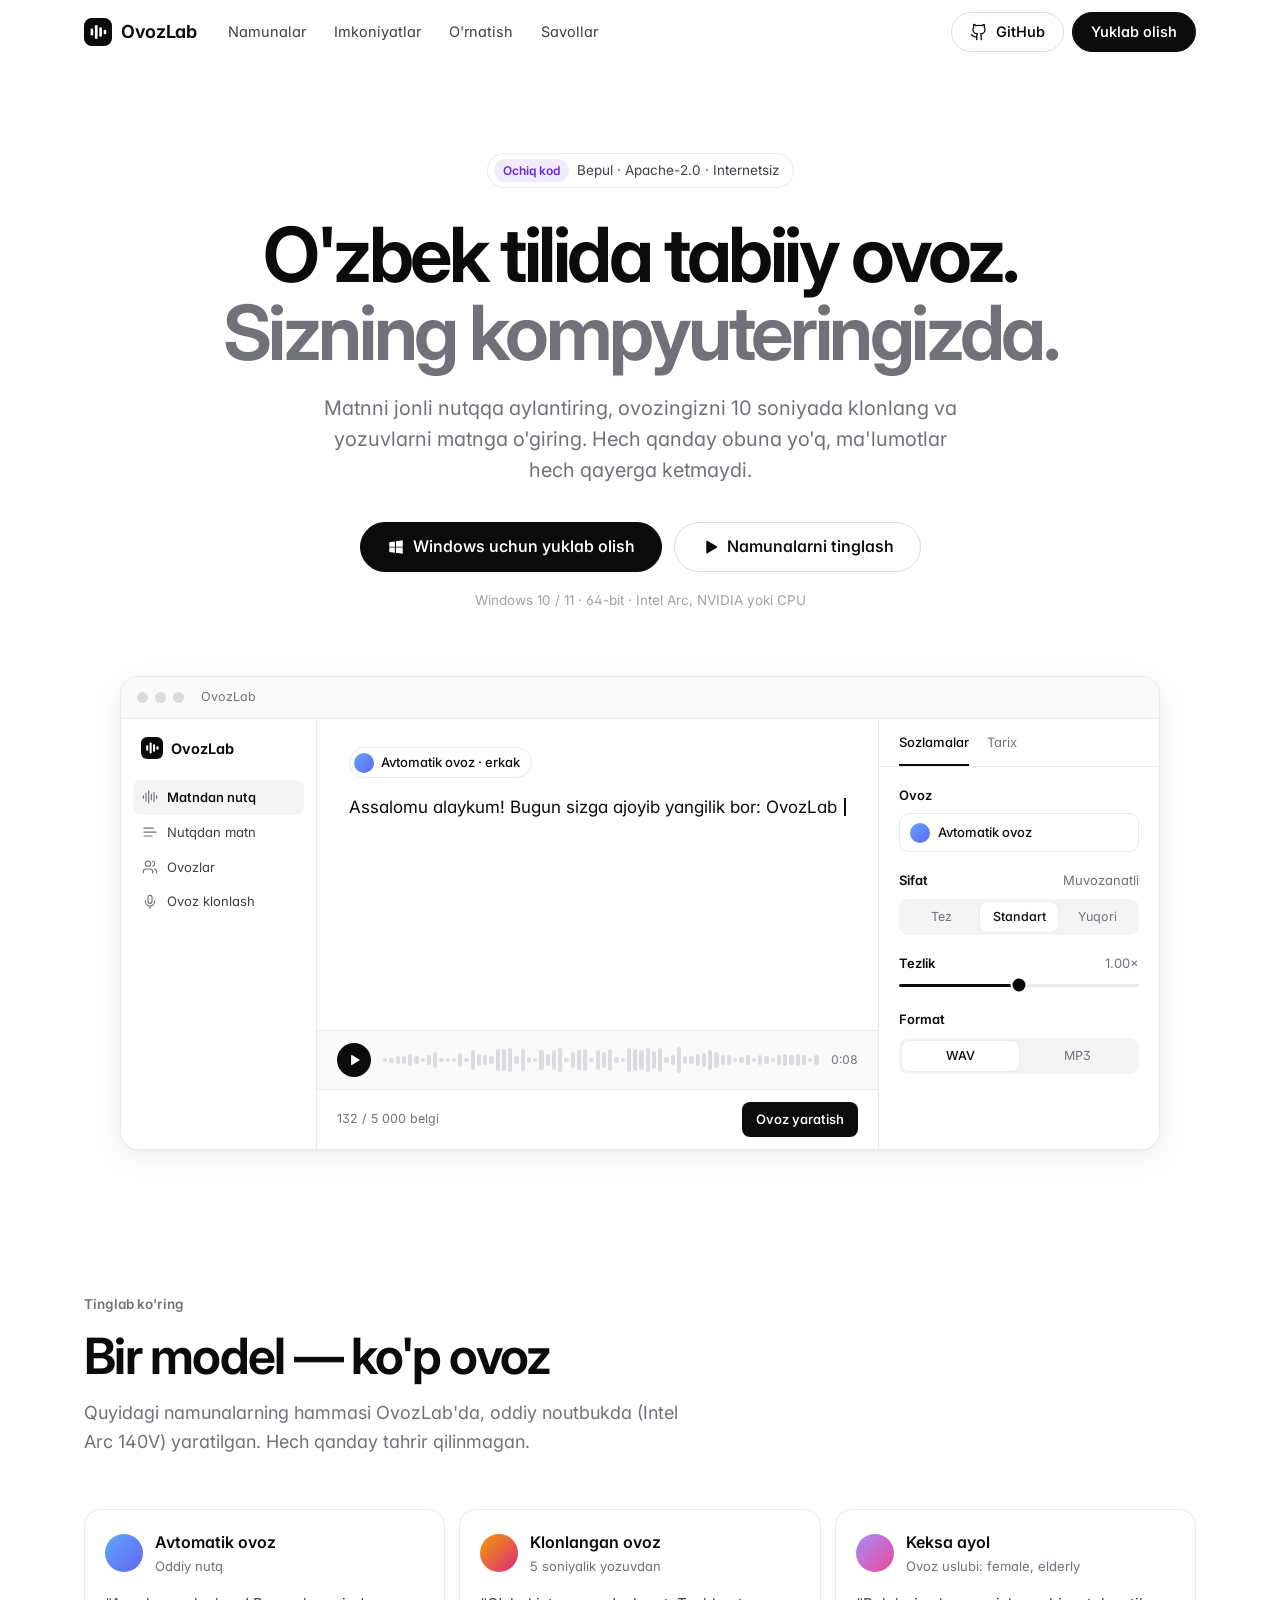
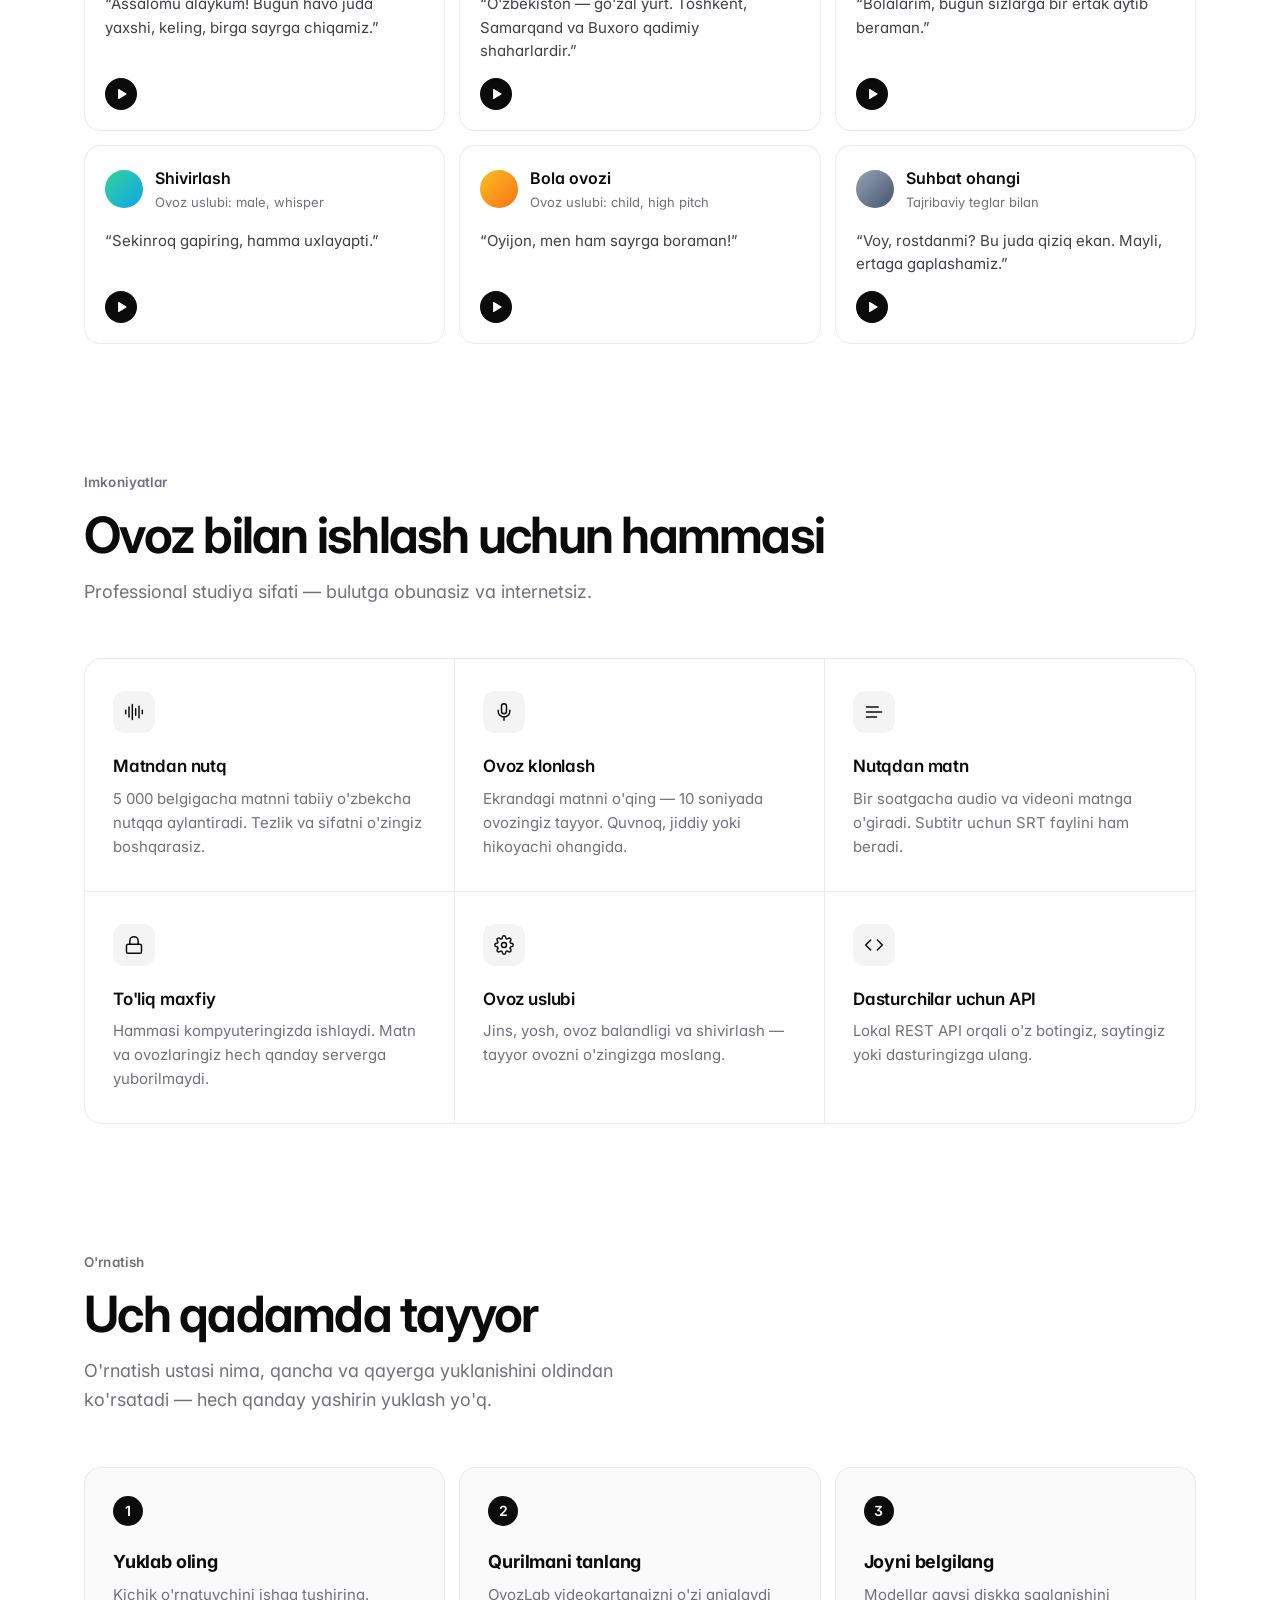
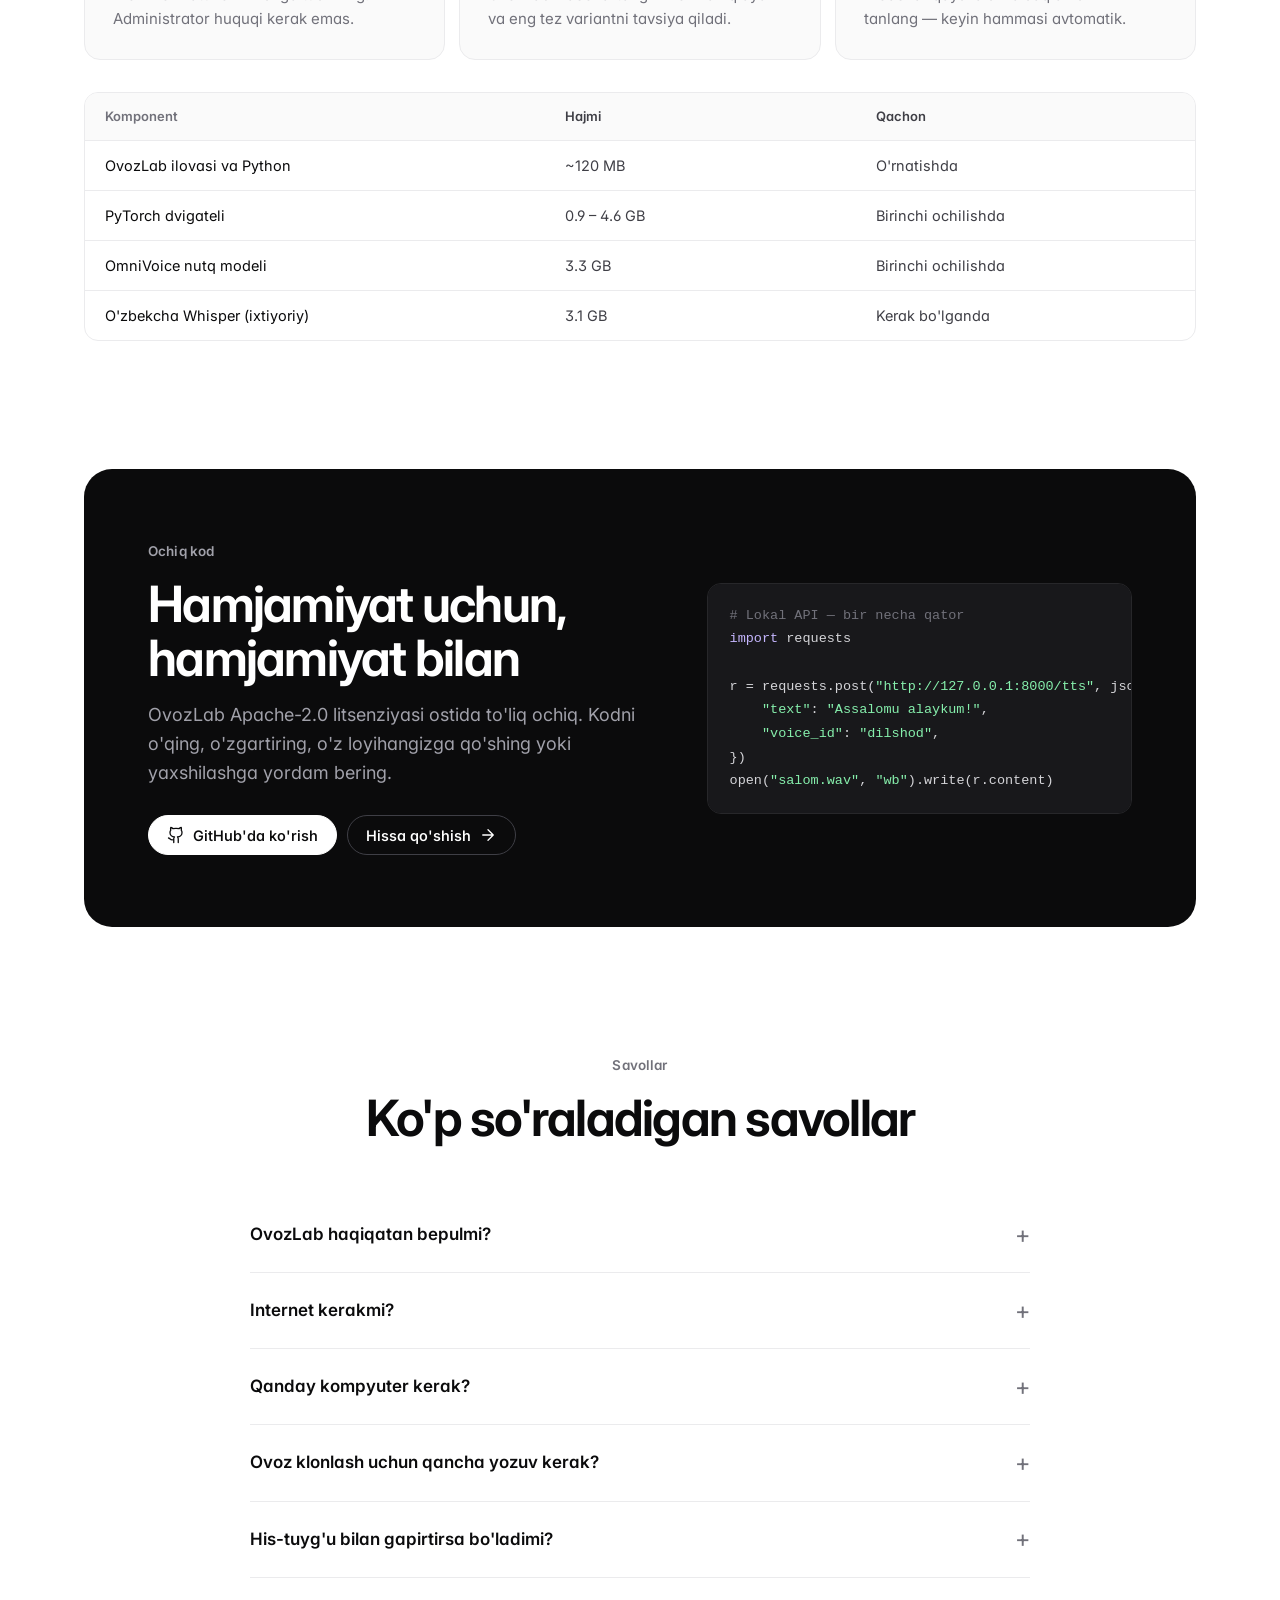
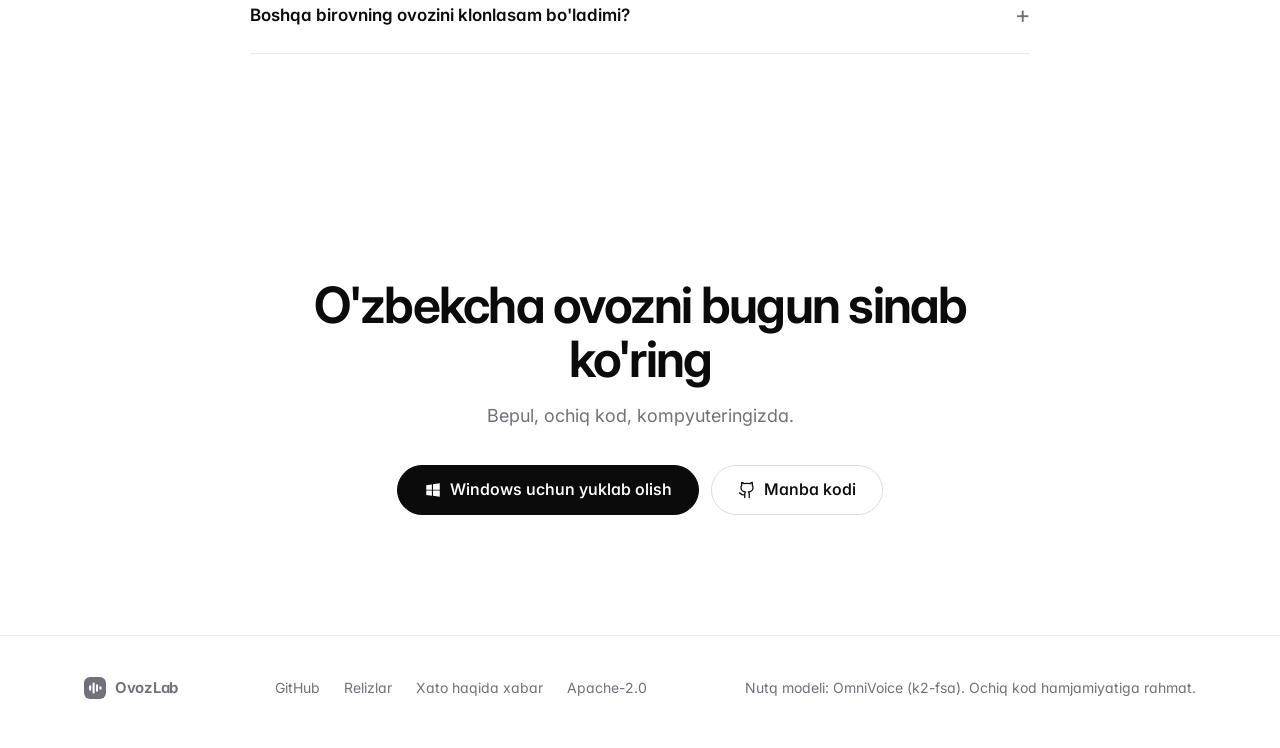
==== website/index.html @ 9954a6e2 "first commit" ====
<!doctype html>
<html lang="uz">
<head>
<meta charset="utf-8">
<meta name="viewport" content="width=device-width, initial-scale=1">
<title>OvozLab — o'zbek tilida tabiiy ovoz</title>
<meta name="description" content="OvozLab — o'zbek tili uchun ochiq kodli matndan nutq, ovoz klonlash va nutqdan matn dasturi. Bepul, internetsiz, kompyuteringizda ishlaydi.">
<meta property="og:title" content="OvozLab — o'zbek tilida tabiiy ovoz">
<meta property="og:description" content="Matndan nutq, ovoz klonlash va nutqdan matn. Ochiq kod, bepul, internetsiz.">
<meta property="og:image" content="assets/icon.png">
<link rel="icon" href="assets/logo.svg" type="image/svg+xml">
<link rel="preconnect" href="https://fonts.googleapis.com">
<link rel="preconnect" href="https://fonts.gstatic.com" crossorigin>
<link href="https://fonts.googleapis.com/css2?family=Inter:wght@400;500;600;700&display=swap" rel="stylesheet">
<style>
  :root {
    --bg: #ffffff; --bg-subtle: #fafafa; --surface: #f4f4f5; --border: #ebebed; --border-strong: #dcdce0;
    --text: #0b0b0c; --text-2: #3f3f46; --muted: #71717a; --faint: #a1a1aa;
    --primary: #0b0b0c; --primary-text: #fff; --accent-soft: #f1ebfe; --accent-text: #6d28d9;
    --shadow: 0 1px 2px rgba(0,0,0,.04), 0 8px 32px rgba(0,0,0,.07);
    --font: "Inter", system-ui, -apple-system, "Segoe UI", sans-serif;
  }
  @media (prefers-color-scheme: dark) {
    :root:not([data-theme="light"]) {
      --bg: #0b0b0d; --bg-subtle: #111114; --surface: #18181b; --border: #222226; --border-strong: #2f2f35;
      --text: #f4f4f5; --text-2: #d4d4d8; --muted: #a1a1aa; --faint: #71717a;
      --primary: #f4f4f5; --primary-text: #0b0b0c; --accent-soft: #241b3a; --accent-text: #c4b5fd;
      --shadow: 0 1px 2px rgba(0,0,0,.4), 0 8px 32px rgba(0,0,0,.5);
    }
  }
  :root[data-theme="dark"] {
    --bg: #0b0b0d; --bg-subtle: #111114; --surface: #18181b; --border: #222226; --border-strong: #2f2f35;
    --text: #f4f4f5; --text-2: #d4d4d8; --muted: #a1a1aa; --faint: #71717a;
    --primary: #f4f4f5; --primary-text: #0b0b0c; --accent-soft: #241b3a; --accent-text: #c4b5fd;
    --shadow: 0 1px 2px rgba(0,0,0,.4), 0 8px 32px rgba(0,0,0,.5);
  }
  * { box-sizing: border-box; }
  html { scroll-behavior: smooth; }
  body { margin: 0; background: var(--bg); color: var(--text); font: 16px/1.6 var(--font); -webkit-font-smoothing: antialiased; font-feature-settings: "cv11", "ss01"; }
  a { color: inherit; text-decoration: none; }
  img, svg { display: block; }
  .wrap { max-width: 1160px; margin: 0 auto; padding: 0 24px; }
  .icon { width: 20px; height: 20px; stroke: currentColor; fill: none; stroke-width: 1.75; stroke-linecap: round; stroke-linejoin: round; flex: none; }

  /* nav */
  header { position: sticky; top: 0; z-index: 50; background: color-mix(in srgb, var(--bg) 82%, transparent); backdrop-filter: saturate(1.4) blur(12px); border-bottom: 1px solid transparent; transition: border-color .2s; }
  header.scrolled { border-bottom-color: var(--border); }
  .nav { height: 64px; display: flex; align-items: center; gap: 32px; }
  .brand { display: flex; align-items: center; gap: 9px; font-weight: 650; font-size: 18px; letter-spacing: -0.02em; }
  .brand svg { width: 28px; height: 28px; }
  .nav-links { display: flex; gap: 28px; font-size: 14.5px; color: var(--text-2); }
  .nav-links a:hover { color: var(--text); }
  .nav-cta { margin-left: auto; display: flex; gap: 8px; }
  .btn { display: inline-flex; align-items: center; justify-content: center; gap: 8px; height: 40px; padding: 0 18px; border-radius: 999px; font-weight: 550; font-size: 14.5px; border: 1px solid var(--border-strong); background: var(--bg); color: var(--text); white-space: nowrap; transition: opacity .15s, background .15s; cursor: pointer; }
  .btn:hover { background: var(--surface); }
  .btn.primary { background: var(--primary); color: var(--primary-text); border-color: var(--primary); }
  .btn.primary:hover { opacity: .86; }
  .btn.lg { height: 50px; padding: 0 26px; font-size: 16px; }
  .btn .icon { width: 18px; height: 18px; }

  /* hero */
  .hero { text-align: center; padding: 88px 0 40px; }
  .pill { display: inline-flex; align-items: center; gap: 8px; border: 1px solid var(--border); border-radius: 999px; padding: 5px 14px 5px 6px; font-size: 13.5px; color: var(--text-2); margin-bottom: 28px; background: var(--bg); }
  .pill b { background: var(--accent-soft); color: var(--accent-text); font-weight: 600; font-size: 12px; padding: 2px 9px; border-radius: 999px; }
  h1 { font-size: clamp(40px, 6.4vw, 76px); line-height: 1.02; letter-spacing: -0.045em; font-weight: 650; margin: 0 auto 22px; max-width: 900px; }
  h1 span { color: var(--muted); }
  .lead { font-size: clamp(17px, 2vw, 20px); color: var(--muted); max-width: 640px; margin: 0 auto 36px; line-height: 1.55; }
  .hero-cta { display: flex; gap: 12px; justify-content: center; flex-wrap: wrap; }
  .hero-meta { margin-top: 18px; font-size: 13.5px; color: var(--faint); }

  /* product preview */
  .preview { margin: 64px auto 0; max-width: 1040px; border: 1px solid var(--border); border-radius: 18px; background: var(--bg); box-shadow: var(--shadow); overflow: hidden; text-align: left; }
  .pv-bar { height: 42px; display: flex; align-items: center; gap: 7px; padding: 0 16px; border-bottom: 1px solid var(--border); background: var(--bg-subtle); }
  .pv-bar i { width: 11px; height: 11px; border-radius: 50%; background: var(--border-strong); }
  .pv-bar span { margin-left: 10px; font-size: 12.5px; color: var(--muted); }
  .pv { display: grid; grid-template-columns: 196px 1fr 280px; min-height: 430px; }
  .pv-side { border-right: 1px solid var(--border); padding: 18px 12px; font-size: 13px; }
  .pv-side .b { display: flex; align-items: center; gap: 8px; font-weight: 650; margin: 0 8px 20px; font-size: 14.5px; }
  .pv-side .b svg { width: 22px; height: 22px; }
  .pv-side .it { display: flex; align-items: center; gap: 9px; padding: 7px 9px; border-radius: 8px; color: var(--text-2); }
  .pv-side .it.on { background: var(--surface); color: var(--text); font-weight: 550; }
  .pv-side .it .icon { width: 16px; height: 16px; color: var(--muted); }
  .pv-main { display: flex; flex-direction: column; border-right: 1px solid var(--border); }
  .pv-editor { flex: 1; padding: 28px 32px; font-size: 17px; line-height: 1.8; color: var(--text); }
  .chip { display: inline-flex; align-items: center; gap: 7px; border: 1px solid var(--border); border-radius: 999px; padding: 3px 11px 3px 4px; font-size: 13px; font-weight: 500; margin-bottom: 14px; }
  .av { width: 20px; height: 20px; border-radius: 50%; background: linear-gradient(135deg, #f59e0b, #db2777); }
  mark { background: var(--accent-soft); color: var(--accent-text); border-radius: 5px; padding: 1px 5px; font-size: .92em; }
  .typed::after { content: ""; display: inline-block; width: 2px; height: 1.1em; background: var(--text); margin-left: 2px; vertical-align: -3px; animation: blink 1s steps(1) infinite; }
  @keyframes blink { 50% { opacity: 0; } }
  .pv-player { display: flex; align-items: center; gap: 12px; padding: 12px 20px; border-top: 1px solid var(--border); background: var(--bg-subtle); }
  .pv-play { width: 34px; height: 34px; border-radius: 50%; background: var(--primary); display: grid; place-items: center; flex: none; border: 0; cursor: pointer; color: var(--primary-text); }
  .pv-play svg { width: 14px; height: 14px; fill: currentColor; }
  .bars { flex: 1; display: flex; align-items: center; gap: 2px; height: 30px; }
  .bars i { flex: 1; background: var(--border-strong); border-radius: 2px; transition: background .1s; }
  .bars i.on { background: var(--text); }
  .pv-foot { display: flex; justify-content: space-between; align-items: center; padding: 12px 20px; border-top: 1px solid var(--border); font-size: 12.5px; color: var(--muted); }
  .pv-gen { background: var(--primary); color: var(--primary-text); border-radius: 8px; padding: 7px 14px; font-weight: 550; font-size: 13px; }
  .pv-set { padding: 18px 20px; font-size: 13px; }
  .pv-set .tabs { display: flex; gap: 18px; border-bottom: 1px solid var(--border); margin: -18px -20px 18px; padding: 0 20px; }
  .pv-set .tabs span { padding: 13px 0 11px; color: var(--muted); }
  .pv-set .tabs span.on { color: var(--text); border-bottom: 2px solid var(--text); font-weight: 500; }
  .pv-set .l { font-weight: 600; margin-bottom: 8px; display: flex; justify-content: space-between; }
  .pv-set .l em { font-style: normal; color: var(--muted); font-weight: 400; }
  .pv-set .box { border: 1px solid var(--border); border-radius: 10px; padding: 8px 10px; display: flex; align-items: center; gap: 8px; margin-bottom: 18px; font-weight: 500; }
  .seg { display: grid; grid-template-columns: repeat(3, 1fr); background: var(--surface); border-radius: 9px; padding: 3px; margin-bottom: 18px; }
  .seg span { text-align: center; padding: 5px 0; border-radius: 7px; color: var(--muted); font-size: 12.5px; }
  .seg span.on { background: var(--bg); color: var(--text); box-shadow: 0 0 0 1px var(--border); font-weight: 500; }
  .slider { height: 3px; border-radius: 3px; background: linear-gradient(to right, var(--text) 50%, var(--border) 50%); position: relative; margin: 10px 0 22px; }
  .slider::after { content: ""; position: absolute; left: 50%; top: 50%; width: 13px; height: 13px; border-radius: 50%; background: var(--text); transform: translate(-50%, -50%); box-shadow: 0 0 0 2px var(--bg); }

  /* sections */
  section { padding: 104px 0; }
  .eyebrow { font-size: 13.5px; font-weight: 600; color: var(--muted); letter-spacing: .01em; margin-bottom: 14px; }
  h2 { font-size: clamp(32px, 4.2vw, 50px); line-height: 1.08; letter-spacing: -0.035em; font-weight: 650; margin: 0 0 16px; }
  .sec-lead { font-size: 18px; color: var(--muted); max-width: 600px; margin: 0; }
  .sec-head { margin-bottom: 52px; }
  .sec-head.center { text-align: center; } .sec-head.center .sec-lead { margin: 0 auto; }

  /* demos */
  .demos { display: grid; grid-template-columns: repeat(3, 1fr); gap: 14px; }
  .demo { border: 1px solid var(--border); border-radius: 16px; padding: 20px; display: flex; flex-direction: column; gap: 16px; background: var(--bg); cursor: pointer; transition: border-color .15s, box-shadow .15s; text-align: left; font: inherit; color: inherit; }
  .demo:hover { border-color: var(--border-strong); box-shadow: var(--shadow); }
  .demo.playing { border-color: var(--text); }
  .demo .top { display: flex; align-items: center; gap: 12px; }
  .demo .av { width: 38px; height: 38px; }
  .demo .n { font-weight: 600; }
  .demo .s { font-size: 13px; color: var(--muted); }
  .demo .q { font-size: 15px; color: var(--text-2); line-height: 1.55; flex: 1; }
  .demo .row { display: flex; align-items: center; gap: 12px; }
  .demo .pv-play { width: 32px; height: 32px; }
  .demo .bars { height: 26px; }

  /* features */
  .features { display: grid; grid-template-columns: repeat(3, 1fr); border: 1px solid var(--border); border-radius: 18px; overflow: hidden; }
  .feat { padding: 32px 28px; border-right: 1px solid var(--border); border-bottom: 1px solid var(--border); }
  .feat:nth-child(3n) { border-right: 0; }
  .feat:nth-last-child(-n+3) { border-bottom: 0; }
  .feat .ic { width: 42px; height: 42px; border-radius: 12px; background: var(--surface); display: grid; place-items: center; margin-bottom: 20px; }
  .feat h3 { font-size: 17px; margin: 0 0 6px; font-weight: 600; letter-spacing: -0.01em; }
  .feat p { margin: 0; color: var(--muted); font-size: 15px; }

  /* steps */
  .steps { display: grid; grid-template-columns: repeat(3, 1fr); gap: 14px; counter-reset: s; }
  .step { border: 1px solid var(--border); border-radius: 16px; padding: 28px; background: var(--bg-subtle); }
  .step .num { width: 30px; height: 30px; border-radius: 50%; background: var(--primary); color: var(--primary-text); display: grid; place-items: center; font-size: 14px; font-weight: 600; margin-bottom: 22px; }
  .step h3 { margin: 0 0 6px; font-size: 18px; letter-spacing: -0.01em; }
  .step p { margin: 0; color: var(--muted); font-size: 15px; }
  .table { margin-top: 32px; border: 1px solid var(--border); border-radius: 14px; overflow: hidden; font-size: 14.5px; }
  .tr { display: grid; grid-template-columns: 1.5fr 1fr 1fr; padding: 13px 20px; border-top: 1px solid var(--border); gap: 12px; }
  .tr:first-child { border-top: 0; background: var(--bg-subtle); font-weight: 600; font-size: 13px; color: var(--muted); }
  .tr span:not(:first-child) { color: var(--text-2); }

  /* dark band */
  .band { background: #0b0b0c; color: #f4f4f5; border-radius: 28px; padding: 72px 64px; display: grid; grid-template-columns: 1.2fr 1fr; gap: 48px; align-items: center; }
  .band h2 { color: #fff; }
  .band .sec-lead { color: #a1a1aa; }
  .band .btn { background: #fff; color: #0b0b0c; border-color: #fff; }
  .band .btn.ghost { background: transparent; color: #fff; border-color: #3f3f46; }
  .code { background: #18181b; border: 1px solid #27272a; border-radius: 14px; padding: 20px 22px; font: 13.5px/1.75 ui-monospace, "Cascadia Code", Consolas, monospace; color: #d4d4d8; overflow-x: auto; white-space: pre; }
  .code .c { color: #71717a; } .code .k { color: #c4b5fd; } .code .s { color: #86efac; }

  /* faq */
  .faq { max-width: 780px; margin: 0 auto; }
  details { border-bottom: 1px solid var(--border); padding: 4px 0; }
  summary { list-style: none; cursor: pointer; padding: 20px 0; font-weight: 600; font-size: 17px; display: flex; justify-content: space-between; gap: 16px; align-items: center; }
  summary::-webkit-details-marker { display: none; }
  summary::after { content: "+"; font-weight: 400; font-size: 24px; color: var(--muted); line-height: 1; transition: transform .2s; }
  details[open] summary::after { transform: rotate(45deg); }
  details p { margin: 0 0 22px; color: var(--muted); font-size: 15.5px; }

  /* cta + footer */
  .final { text-align: center; padding: 120px 0; }
  .final h2 { max-width: 760px; margin: 0 auto 16px; }
  .final .sec-lead { margin: 0 auto 34px; }
  footer { border-top: 1px solid var(--border); padding: 40px 0 48px; font-size: 14px; color: var(--muted); }
  .foot { display: flex; justify-content: space-between; gap: 24px; flex-wrap: wrap; align-items: center; }
  .foot .links { display: flex; gap: 24px; flex-wrap: wrap; }
  .foot a:hover { color: var(--text); }

  .reveal { opacity: 0; transform: translateY(16px); transition: opacity .7s ease, transform .7s ease; }
  .reveal.in { opacity: 1; transform: none; }
  @media (prefers-reduced-motion: reduce) { .reveal { opacity: 1; transform: none; transition: none; } html { scroll-behavior: auto; } }

  @media (max-width: 960px) {
    .nav-links { display: none; }
    .pv { grid-template-columns: 1fr; }
    .pv-side, .pv-set { display: none; }
    .pv-main { border-right: 0; }
    .demos, .features, .steps { grid-template-columns: 1fr; }
    .feat { border-right: 0 !important; border-bottom: 1px solid var(--border) !important; }
    .feat:last-child { border-bottom: 0 !important; }
    .band { grid-template-columns: 1fr; padding: 44px 28px; }
    section { padding: 72px 0; }
  }
  @media (max-width: 560px) {
    .wrap { padding: 0 16px; }
    .nav-cta .btn:not(.primary) { display: none; }
    .hero { padding-top: 56px; }
    .pv-editor { padding: 22px; font-size: 16px; }
    .tr { grid-template-columns: 1fr 1fr; } .tr span:last-child { display: none; }
  }
</style>
</head>
<body>

<svg width="0" height="0" style="position:absolute" aria-hidden="true">
  <symbol id="logo" viewBox="0 0 32 32"><rect width="32" height="32" rx="9" fill="currentColor"/><g fill="var(--bg)"><rect x="7.5" y="12" width="3" height="8" rx="1.5"/><rect x="12.5" y="8" width="3" height="16" rx="1.5"/><rect x="17.5" y="10.5" width="3" height="11" rx="1.5"/><rect x="22.5" y="13.5" width="3" height="5" rx="1.5"/></g></symbol>
  <symbol id="i-win" viewBox="0 0 24 24"><path d="M3 5.5 10.5 4.5v7H3zM12 4.3 21 3v8.5h-9zM3 12.5h7.5v7L3 18.5zM12 12.5h9V21l-9-1.3z" fill="currentColor" stroke="none"/></symbol>
  <symbol id="i-github" viewBox="0 0 24 24"><path d="M15 22v-4a4.8 4.8 0 0 0-1-3.5c3 0 6-2 6-5.5.08-1.25-.27-2.48-1-3.5.28-1.15.28-2.35 0-3.5 0 0-1 0-3 1.5-2.64-.5-5.36-.5-8 0C6 2 5 2 5 2c-.3 1.15-.3 2.35 0 3.5A5.4 5.4 0 0 0 4 9c0 3.5 3 5.5 6 5.5-.39.49-.68 1.05-.85 1.65S8.93 17.38 9 18v4M9 18c-4.51 2-5-2-7-2"/></symbol>
  <symbol id="i-play" viewBox="0 0 24 24"><path d="M7 4.5v15a1 1 0 0 0 1.5.86l12.5-7.5a1 1 0 0 0 0-1.72L8.5 3.64A1 1 0 0 0 7 4.5z"/></symbol>
  <symbol id="i-pause" viewBox="0 0 24 24"><rect x="6" y="4" width="4" height="16" rx="1.2"/><rect x="14" y="4" width="4" height="16" rx="1.2"/></symbol>
  <symbol id="i-wave" viewBox="0 0 24 24"><path d="M2 10v4M6 6v12M10 3v18M14 8v8M18 5v14M22 10v4"/></symbol>
  <symbol id="i-mic" viewBox="0 0 24 24"><rect x="9" y="2" width="6" height="12" rx="3"/><path d="M19 10v1a7 7 0 0 1-14 0v-1M12 18v4"/></symbol>
  <symbol id="i-text" viewBox="0 0 24 24"><path d="M17 6.1H3M21 12.1H3M15.1 18H3"/></symbol>
  <symbol id="i-users" viewBox="0 0 24 24"><path d="M16 21v-2a4 4 0 0 0-4-4H6a4 4 0 0 0-4 4v2"/><circle cx="9" cy="7" r="4"/><path d="M22 21v-2a4 4 0 0 0-3-3.87M16 3.13a4 4 0 0 1 0 7.75"/></symbol>
  <symbol id="i-lock" viewBox="0 0 24 24"><rect x="3" y="11" width="18" height="11" rx="2"/><path d="M7 11V7a5 5 0 0 1 10 0v4"/></symbol>
  <symbol id="i-code" viewBox="0 0 24 24"><path d="m16 18 6-6-6-6M8 6l-6 6 6 6"/></symbol>
  <symbol id="i-heart" viewBox="0 0 24 24"><path d="M19 14c1.49-1.46 3-3.21 3-5.5A5.5 5.5 0 0 0 16.5 3c-1.76 0-3 .5-4.5 2-1.5-1.5-2.74-2-4.5-2A5.5 5.5 0 0 0 2 8.5c0 2.3 1.5 4.05 3 5.5l7 7Z"/></symbol>
  <symbol id="i-settings" viewBox="0 0 24 24"><circle cx="12" cy="12" r="3"/><path d="M19.4 15a1.65 1.65 0 0 0 .33 1.82l.06.06a2 2 0 1 1-2.83 2.83l-.06-.06a1.65 1.65 0 0 0-1.82-.33 1.65 1.65 0 0 0-1 1.51V21a2 2 0 1 1-4 0v-.09A1.65 1.65 0 0 0 9 19.4a1.65 1.65 0 0 0-1.82.33l-.06.06a2 2 0 1 1-2.83-2.83l.06-.06A1.65 1.65 0 0 0 4.68 15a1.65 1.65 0 0 0-1.51-1H3a2 2 0 1 1 0-4h.09A1.65 1.65 0 0 0 4.6 9a1.65 1.65 0 0 0-.33-1.82l-.06-.06a2 2 0 1 1 2.83-2.83l.06.06A1.65 1.65 0 0 0 9 4.68a1.65 1.65 0 0 0 1-1.51V3a2 2 0 1 1 4 0v.09a1.65 1.65 0 0 0 1 1.51 1.65 1.65 0 0 0 1.82-.33l.06-.06a2 2 0 1 1 2.83 2.83l-.06.06A1.65 1.65 0 0 0 19.4 9a1.65 1.65 0 0 0 1.51 1H21a2 2 0 1 1 0 4h-.09a1.65 1.65 0 0 0-1.51 1z"/></symbol>
  <symbol id="i-arrow" viewBox="0 0 24 24"><path d="M5 12h14M12 5l7 7-7 7"/></symbol>
</svg>

<header id="hdr">
  <div class="wrap nav">
    <a href="#" class="brand"><svg><use href="#logo"/></svg>OvozLab</a>
    <nav class="nav-links">
      <a href="#tinglang">Namunalar</a>
      <a href="#imkoniyatlar">Imkoniyatlar</a>
      <a href="#ornatish">O'rnatish</a>
      <a href="#savollar">Savollar</a>
    </nav>
    <div class="nav-cta">
      <a class="btn" data-gh href="#"><svg class="icon"><use href="#i-github"/></svg>GitHub</a>
      <a class="btn primary" data-dl href="#">Yuklab olish</a>
    </div>
  </div>
</header>

<main>
  <div class="wrap hero">
    <a class="pill" data-gh href="#"><b>Ochiq kod</b>Bepul · Apache-2.0 · Internetsiz</a>
    <h1>O'zbek tilida tabiiy ovoz.<br><span>Sizning kompyuteringizda.</span></h1>
    <p class="lead">Matnni jonli nutqqa aylantiring, ovozingizni 10 soniyada klonlang va yozuvlarni matnga o'giring. Hech qanday obuna yo'q, ma'lumotlar hech qayerga ketmaydi.</p>
    <div class="hero-cta">
      <a class="btn primary lg" data-dl href="#"><svg class="icon"><use href="#i-win"/></svg>Windows uchun yuklab olish</a>
      <a class="btn lg" href="#tinglang"><svg class="icon" style="fill:currentColor;stroke:none"><use href="#i-play"/></svg>Namunalarni tinglash</a>
    </div>
    <div class="hero-meta">Windows 10 / 11 · 64-bit · Intel Arc, NVIDIA yoki CPU</div>

    <div class="preview reveal" aria-label="OvozLab ilovasi ko'rinishi">
      <div class="pv-bar"><i></i><i></i><i></i><span>OvozLab</span></div>
      <div class="pv">
        <aside class="pv-side">
          <div class="b"><svg><use href="#logo"/></svg>OvozLab</div>
          <div class="it on"><svg class="icon"><use href="#i-wave"/></svg>Matndan nutq</div>
          <div class="it"><svg class="icon"><use href="#i-text"/></svg>Nutqdan matn</div>
          <div class="it"><svg class="icon"><use href="#i-users"/></svg>Ovozlar</div>
          <div class="it"><svg class="icon"><use href="#i-mic"/></svg>Ovoz klonlash</div>
        </aside>
        <div class="pv-main">
          <div class="pv-editor">
            <div class="chip"><span class="av" style="background:linear-gradient(135deg,#60a5fa,#6366f1)"></span>Avtomatik ovoz · erkak</div>
            <div id="typed" class="typed"></div>
          </div>
          <div class="pv-player">
            <button class="pv-play" data-src="assets/samples/hero.mp3" aria-label="Tinglash"><svg><use href="#i-play"/></svg></button>
            <div class="bars" data-n="70"></div>
            <span class="dur" style="font-size:12px;color:var(--muted);font-variant-numeric:tabular-nums">0:08</span>
          </div>
          <div class="pv-foot"><span>132 / 5 000 belgi</span><span class="pv-gen">Ovoz yaratish</span></div>
        </div>
        <aside class="pv-set">
          <div class="tabs"><span class="on">Sozlamalar</span><span>Tarix</span></div>
          <div class="l">Ovoz</div>
          <div class="box"><span class="av" style="background:linear-gradient(135deg,#60a5fa,#6366f1)"></span>Avtomatik ovoz</div>
          <div class="l">Sifat <em>Muvozanatli</em></div>
          <div class="seg"><span>Tez</span><span class="on">Standart</span><span>Yuqori</span></div>
          <div class="l">Tezlik <em>1.00×</em></div>
          <div class="slider"></div>
          <div class="l">Format</div>
          <div class="seg" style="grid-template-columns:1fr 1fr"><span class="on">WAV</span><span>MP3</span></div>
        </aside>
      </div>
    </div>
  </div>

  <section id="tinglang">
    <div class="wrap">
      <div class="sec-head reveal"><div class="eyebrow">Tinglab ko'ring</div><h2>Bir model — ko'p ovoz</h2>
        <p class="sec-lead">Quyidagi namunalarning hammasi OvozLab'da, oddiy noutbukda (Intel Arc 140V) yaratilgan. Hech qanday tahrir qilinmagan.</p></div>
      <div class="demos">
        <button class="demo reveal" data-src="assets/samples/salom.mp3"><div class="top"><span class="av" style="background:linear-gradient(135deg,#60a5fa,#6366f1)"></span><div><div class="n">Avtomatik ovoz</div><div class="s">Oddiy nutq</div></div></div>
          <div class="q">“Assalomu alaykum! Bugun havo juda yaxshi, keling, birga sayrga chiqamiz.”</div><div class="row"><span class="pv-play"><svg><use href="#i-play"/></svg></span><div class="bars" data-n="40"></div></div></button>
        <button class="demo reveal" data-src="assets/samples/klon.mp3"><div class="top"><span class="av" style="background:linear-gradient(135deg,#f59e0b,#db2777)"></span><div><div class="n">Klonlangan ovoz</div><div class="s">5 soniyalik yozuvdan</div></div></div>
          <div class="q">“O'zbekiston — go'zal yurt. Toshkent, Samarqand va Buxoro qadimiy shaharlardir.”</div><div class="row"><span class="pv-play"><svg><use href="#i-play"/></svg></span><div class="bars" data-n="40"></div></div></button>
        <button class="demo reveal" data-src="assets/samples/ertak.mp3"><div class="top"><span class="av" style="background:linear-gradient(135deg,#a78bfa,#ec4899)"></span><div><div class="n">Keksa ayol</div><div class="s">Ovoz uslubi: female, elderly</div></div></div>
          <div class="q">“Bolalarim, bugun sizlarga bir ertak aytib beraman.”</div><div class="row"><span class="pv-play"><svg><use href="#i-play"/></svg></span><div class="bars" data-n="40"></div></div></button>
        <button class="demo reveal" data-src="assets/samples/shivir.mp3"><div class="top"><span class="av" style="background:linear-gradient(135deg,#34d399,#0ea5e9)"></span><div><div class="n">Shivirlash</div><div class="s">Ovoz uslubi: male, whisper</div></div></div>
          <div class="q">“Sekinroq gapiring, hamma uxlayapti.”</div><div class="row"><span class="pv-play"><svg><use href="#i-play"/></svg></span><div class="bars" data-n="40"></div></div></button>
        <button class="demo reveal" data-src="assets/samples/bola.mp3"><div class="top"><span class="av" style="background:linear-gradient(135deg,#fbbf24,#f97316)"></span><div><div class="n">Bola ovozi</div><div class="s">Ovoz uslubi: child, high pitch</div></div></div>
          <div class="q">“Oyijon, men ham sayrga boraman!”</div><div class="row"><span class="pv-play"><svg><use href="#i-play"/></svg></span><div class="bars" data-n="40"></div></div></button>
        <button class="demo reveal" data-src="assets/samples/suhbat.mp3"><div class="top"><span class="av" style="background:linear-gradient(135deg,#94a3b8,#475569)"></span><div><div class="n">Suhbat ohangi</div><div class="s">Tajribaviy teglar bilan</div></div></div>
          <div class="q">“Voy, rostdanmi? Bu juda qiziq ekan. Mayli, ertaga gaplashamiz.”</div><div class="row"><span class="pv-play"><svg><use href="#i-play"/></svg></span><div class="bars" data-n="40"></div></div></button>
      </div>
    </div>
  </section>

  <section id="imkoniyatlar" style="padding-top:24px">
    <div class="wrap">
      <div class="sec-head reveal"><div class="eyebrow">Imkoniyatlar</div><h2>Ovoz bilan ishlash uchun hammasi</h2>
        <p class="sec-lead">Professional studiya sifati — bulutga obunasiz va internetsiz.</p></div>
      <div class="features reveal">
        <div class="feat"><div class="ic"><svg class="icon"><use href="#i-wave"/></svg></div><h3>Matndan nutq</h3><p>5 000 belgigacha matnni tabiiy o'zbekcha nutqqa aylantiradi. Tezlik va sifatni o'zingiz boshqarasiz.</p></div>
        <div class="feat"><div class="ic"><svg class="icon"><use href="#i-mic"/></svg></div><h3>Ovoz klonlash</h3><p>Ekrandagi matnni o'qing — 10 soniyada ovozingiz tayyor. Quvnoq, jiddiy yoki hikoyachi ohangida.</p></div>
        <div class="feat"><div class="ic"><svg class="icon"><use href="#i-text"/></svg></div><h3>Nutqdan matn</h3><p>Bir soatgacha audio va videoni matnga o'giradi. Subtitr uchun SRT faylini ham beradi.</p></div>
        <div class="feat"><div class="ic"><svg class="icon"><use href="#i-lock"/></svg></div><h3>To'liq maxfiy</h3><p>Hammasi kompyuteringizda ishlaydi. Matn va ovozlaringiz hech qanday serverga yuborilmaydi.</p></div>
        <div class="feat"><div class="ic"><svg class="icon"><use href="#i-settings"/></svg></div><h3>Ovoz uslubi</h3><p>Jins, yosh, ovoz balandligi va shivirlash — tayyor ovozni o'zingizga moslang.</p></div>
        <div class="feat"><div class="ic"><svg class="icon"><use href="#i-code"/></svg></div><h3>Dasturchilar uchun API</h3><p>Lokal REST API orqali o'z botingiz, saytingiz yoki dasturingizga ulang.</p></div>
      </div>
    </div>
  </section>

  <section id="ornatish" style="padding-top:24px">
    <div class="wrap">
      <div class="sec-head reveal"><div class="eyebrow">O'rnatish</div><h2>Uch qadamda tayyor</h2>
        <p class="sec-lead">O'rnatish ustasi nima, qancha va qayerga yuklanishini oldindan ko'rsatadi — hech qanday yashirin yuklash yo'q.</p></div>
      <div class="steps">
        <div class="step reveal"><div class="num">1</div><h3>Yuklab oling</h3><p>Kichik o'rnatuvchini ishga tushiring. Administrator huquqi kerak emas.</p></div>
        <div class="step reveal"><div class="num">2</div><h3>Qurilmani tanlang</h3><p>OvozLab videokartangizni o'zi aniqlaydi va eng tez variantni tavsiya qiladi.</p></div>
        <div class="step reveal"><div class="num">3</div><h3>Joyni belgilang</h3><p>Modellar qaysi diskka saqlanishini tanlang — keyin hammasi avtomatik.</p></div>
      </div>
      <div class="table reveal">
        <div class="tr"><span>Komponent</span><span>Hajmi</span><span>Qachon</span></div>
        <div class="tr"><span>OvozLab ilovasi va Python</span><span>~120 MB</span><span>O'rnatishda</span></div>
        <div class="tr"><span>PyTorch dvigateli</span><span>0.9 – 4.6 GB</span><span>Birinchi ochilishda</span></div>
        <div class="tr"><span>OmniVoice nutq modeli</span><span>3.3 GB</span><span>Birinchi ochilishda</span></div>
        <div class="tr"><span>O'zbekcha Whisper (ixtiyoriy)</span><span>3.1 GB</span><span>Kerak bo'lganda</span></div>
      </div>
    </div>
  </section>

  <section style="padding-top:24px">
    <div class="wrap">
      <div class="band reveal">
        <div>
          <div class="eyebrow" style="color:#a1a1aa">Ochiq kod</div>
          <h2>Hamjamiyat uchun, hamjamiyat bilan</h2>
          <p class="sec-lead" style="margin-bottom:28px">OvozLab Apache-2.0 litsenziyasi ostida to'liq ochiq. Kodni o'qing, o'zgartiring, o'z loyihangizga qo'shing yoki yaxshilashga yordam bering.</p>
          <div style="display:flex;gap:10px;flex-wrap:wrap">
            <a class="btn" data-gh href="#"><svg class="icon"><use href="#i-github"/></svg>GitHub'da ko'rish</a>
            <a class="btn ghost" data-gh-path="/blob/main/CONTRIBUTING.md" href="#">Hissa qo'shish<svg class="icon"><use href="#i-arrow"/></svg></a>
          </div>
        </div>
<div class="code"><span class="c"># Lokal API — bir necha qator</span>
<span class="k">import</span> requests

r = requests.post(<span class="s">"http://127.0.0.1:8000/tts"</span>, json={
    <span class="s">"text"</span>: <span class="s">"Assalomu alaykum!"</span>,
    <span class="s">"voice_id"</span>: <span class="s">"dilshod"</span>,
})
open(<span class="s">"salom.wav"</span>, <span class="s">"wb"</span>).write(r.content)</div>
      </div>
    </div>
  </section>

  <section id="savollar" style="padding-top:24px">
    <div class="wrap">
      <div class="sec-head center reveal"><div class="eyebrow">Savollar</div><h2>Ko'p so'raladigan savollar</h2></div>
      <div class="faq reveal">
        <details><summary>OvozLab haqiqatan bepulmi?</summary><p>Ha. OvozLab ochiq kodli va Apache-2.0 litsenziyasi ostida tarqatiladi. Obuna, limit yoki reklama yo'q. Ishlatiladigan AI modellarning o'z litsenziyalari bor — tijorat maqsadida ishlatishdan oldin ularni tekshiring.</p></details>
        <details><summary>Internet kerakmi?</summary><p>Faqat o'rnatish vaqtida — dvigatel va modellarni yuklab olish uchun. Keyin OvozLab butunlay oflayn ishlaydi.</p></details>
        <details><summary>Qanday kompyuter kerak?</summary><p>Windows 10 yoki 11 (64-bit), 16 GB operativ xotira tavsiya etiladi va 10–12 GB bo'sh joy. Intel Arc yoki NVIDIA videokartada eng tez ishlaydi; videokartasiz ham ishlaydi, lekin sekinroq.</p></details>
        <details><summary>Ovoz klonlash uchun qancha yozuv kerak?</summary><p>5–15 soniya. OvozLab ekranda o'qish uchun matn ko'rsatadi — uni tabiiy ovozda o'qing. Uzunroq yozuv aniqlikni oshirmaydi: model yozuvni namuna sifatida ishlatadi, shuning uchun uzunlikdan ko'ra tozalik (shovqinsiz, aks-sadosiz) muhimroq.</p></details>
        <details><summary>His-tuyg'u bilan gapirtirsa bo'ladimi?</summary><p>Ha — eng yaxshi yo'li kayfiyatli ovoz profili. Klonlashda "Quvnoq", "Jiddiy" yoki "G'amgin" matnini shu ohangda o'qing va alohida saqlang: klon aynan shu kayfiyatda gapiradi.</p></details>
        <details><summary>Boshqa birovning ovozini klonlasam bo'ladimi?</summary><p>Faqat o'sha odamning roziligi bilan. Birovning ovozidan uning ruxsatisiz foydalanish, aldash yoki tuhmat uchun ishlatish taqiqlanadi va qonunga zid bo'lishi mumkin.</p></details>
      </div>
    </div>
  </section>

  <div class="wrap final">
    <h2 class="reveal">O'zbekcha ovozni bugun sinab ko'ring</h2>
    <p class="sec-lead reveal">Bepul, ochiq kod, kompyuteringizda.</p>
    <div class="hero-cta reveal">
      <a class="btn primary lg" data-dl href="#"><svg class="icon"><use href="#i-win"/></svg>Windows uchun yuklab olish</a>
      <a class="btn lg" data-gh href="#"><svg class="icon"><use href="#i-github"/></svg>Manba kodi</a>
    </div>
  </div>
</main>

<footer>
  <div class="wrap foot">
    <a href="#" class="brand" style="font-size:15px"><svg style="width:22px;height:22px"><use href="#logo"/></svg>OvozLab</a>
    <div class="links">
      <a data-gh href="#">GitHub</a>
      <a data-gh-path="/releases" href="#">Relizlar</a>
      <a data-gh-path="/issues" href="#">Xato haqida xabar</a>
      <a data-gh-path="/blob/main/LICENSE" href="#">Apache-2.0</a>
    </div>
    <div>Nutq modeli: OmniVoice (k2-fsa). Ochiq kod hamjamiyatiga rahmat.</div>
  </div>
</footer>

<script>
  // GitHub repozitoriy manzili — bitta joyda o'zgartiring.
  const REPO = 'https://github.com/ovozlab/ovozlab';
  document.querySelectorAll('[data-gh]').forEach(a => a.href = REPO);
  document.querySelectorAll('[data-gh-path]').forEach(a => a.href = REPO + a.dataset.ghPath);
  document.querySelectorAll('[data-dl]').forEach(a => a.href = REPO + '/releases/latest');

  // sticky header border
  const hdr = document.getElementById('hdr');
  addEventListener('scroll', () => hdr.classList.toggle('scrolled', scrollY > 8), { passive: true });

  // reveal on scroll
  const io = new IntersectionObserver(es => es.forEach(e => { if (e.isIntersecting) { e.target.classList.add('in'); io.unobserve(e.target); } }), { threshold: .12 });
  document.querySelectorAll('.reveal').forEach(el => io.observe(el));

  // typing demo
  const parts = [["Assalomu alaykum! Bugun sizga ajoyib yangilik bor: OvozLab endi o'zbek tilida tabiiy gapiradi. Matnni yozing, qolganini biz qilamiz."]];
  const typed = document.getElementById('typed');
  const reduce = matchMedia('(prefers-reduced-motion: reduce)').matches;
  (async function type() {
    const html = (n) => { let out = '', left = n; for (const [t, tag] of parts) { if (left <= 0) break; const s = t.slice(0, left); left -= t.length; out += tag ? `<mark>${s}</mark>` : s.replace(/&/g, '&amp;').replace(/</g, '&lt;'); } return out; };
    const total = parts.reduce((a, [t]) => a + t.length, 0);
    if (reduce) { typed.innerHTML = html(total); return; }
    for (let i = 0; i <= total; i++) { typed.innerHTML = html(i); await new Promise(r => setTimeout(r, 22 + Math.random() * 30)); }
  })();

  // pseudo-waveforms (deterministic) + audio playback
  document.querySelectorAll('.bars').forEach((b, k) => {
    const n = +b.dataset.n; let x = (k + 1) * 9301;
    b.innerHTML = Array.from({ length: n }, (_, i) => { x = (x * 9301 + 49297) % 233280; const env = Math.sin(Math.PI * i / n) * .7 + .3; return `<i style="height:${Math.max(12, (x / 233280) * 100 * env)}%"></i>`; }).join('');
  });
  // Ijro: bitta umumiy <audio>, har bir tugma (data-src) o'z namunasini boshqaradi.
  const audio = new Audio(); audio.preload = 'none';
  let current = null;
  const barsOf = (el) => el.matches('.pv-play') ? el.parentElement.querySelector('.bars') : el.querySelector('.bars');
  const iconOf = (el) => (el.matches('.pv-play') ? el : el.querySelector('.pv-play')).querySelector('use');
  const durOf = (el) => el.matches('.pv-play') ? el.parentElement.querySelector('.dur') : null;
  function paint(el, playing) {
    if (!el) return;
    el.classList.toggle('playing', playing);
    iconOf(el).setAttribute('href', playing ? '#i-pause' : '#i-play');
  }
  function clearBars(el) { if (el) for (const i of barsOf(el).children) i.classList.remove('on'); }
  document.querySelectorAll('[data-src]').forEach(el => el.addEventListener('click', () => {
    if (current === el) { audio.paused ? audio.play() : audio.pause(); return; }
    if (current) { paint(current, false); clearBars(current); }
    current = el; audio.src = el.dataset.src;
    audio.play().catch(err => console.warn('Ijro xatosi:', err));
  }));
  audio.addEventListener('play', () => paint(current, true));
  audio.addEventListener('pause', () => paint(current, false));
  audio.addEventListener('ended', () => { paint(current, false); clearBars(current); });
  audio.addEventListener('loadedmetadata', () => { const d = current && durOf(current); if (d) d.textContent = `0:${String(Math.round(audio.duration)).padStart(2, '0')}`; });
  audio.addEventListener('timeupdate', () => {
    if (!current || !audio.duration) return;
    const bars = barsOf(current).children, p = audio.currentTime / audio.duration;
    for (let i = 0; i < bars.length; i++) bars[i].classList.toggle('on', i / bars.length < p);
  });
</script>
</body>
</html>
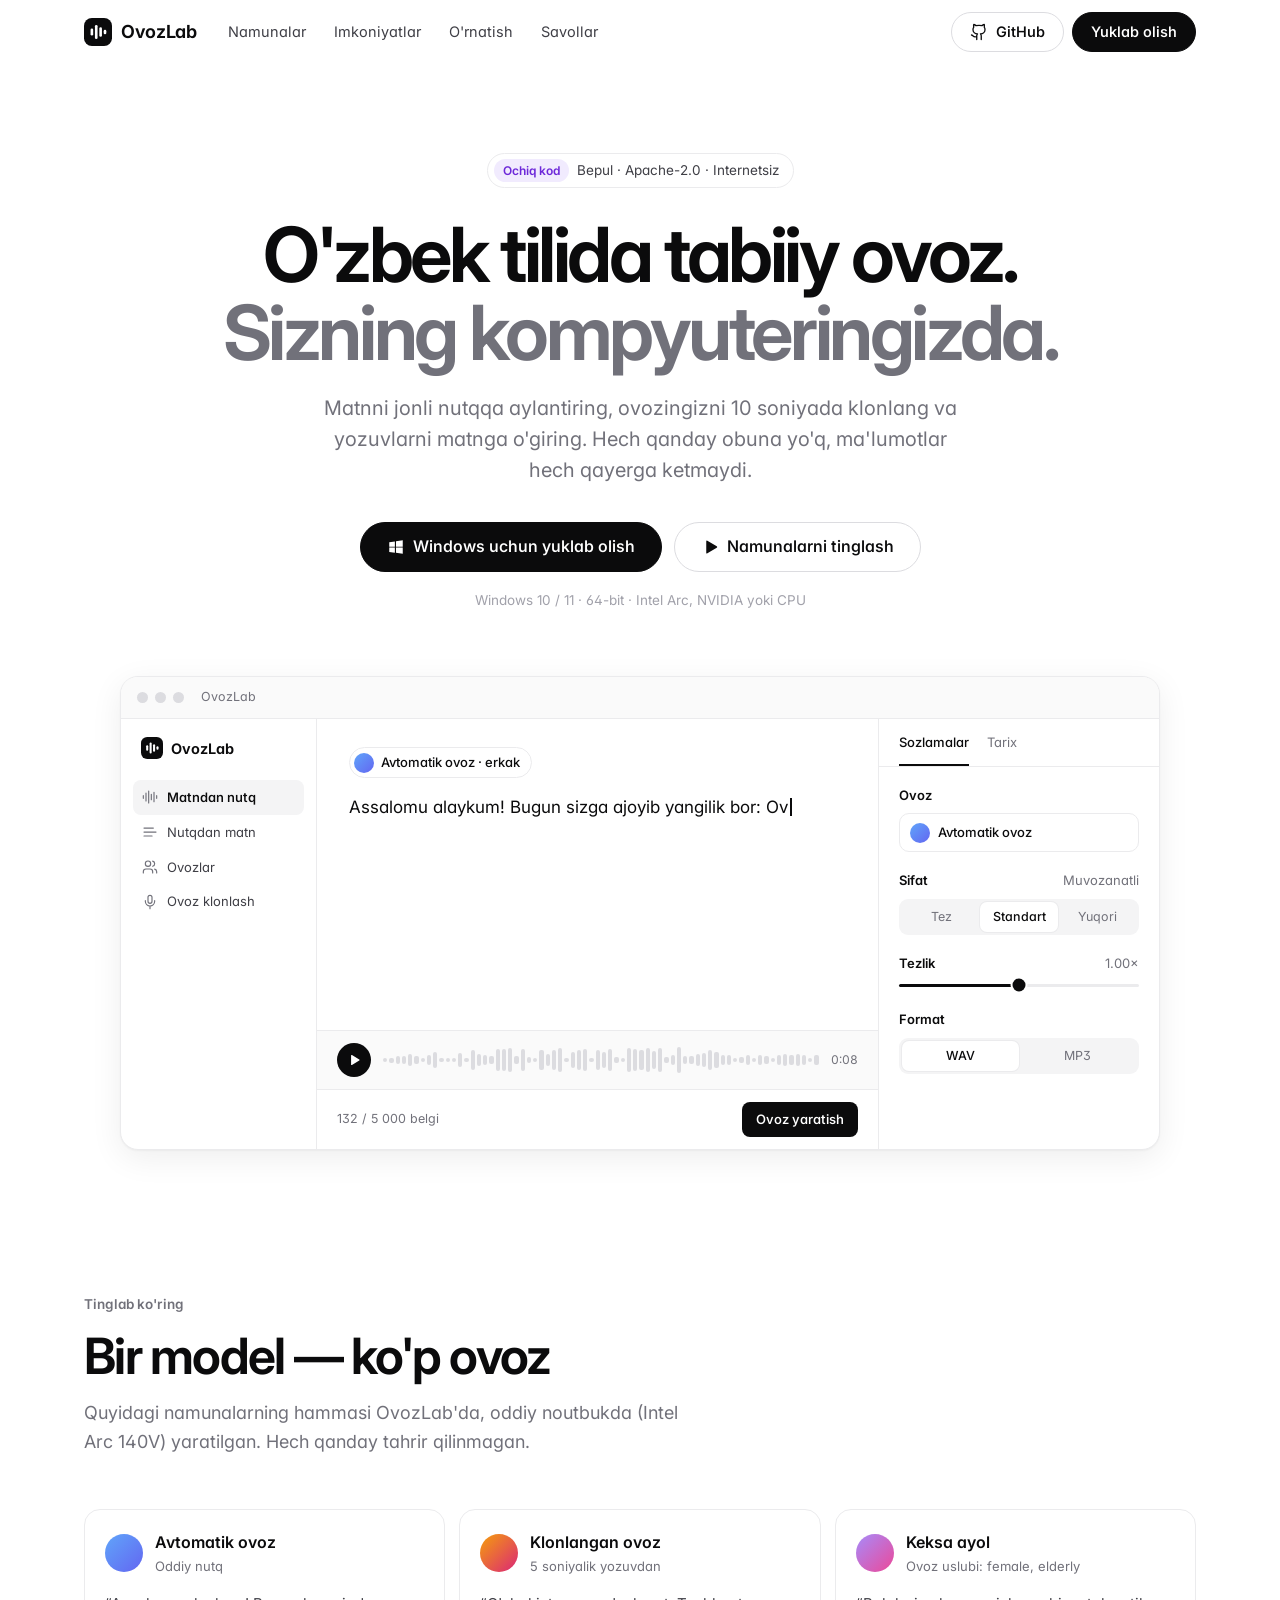
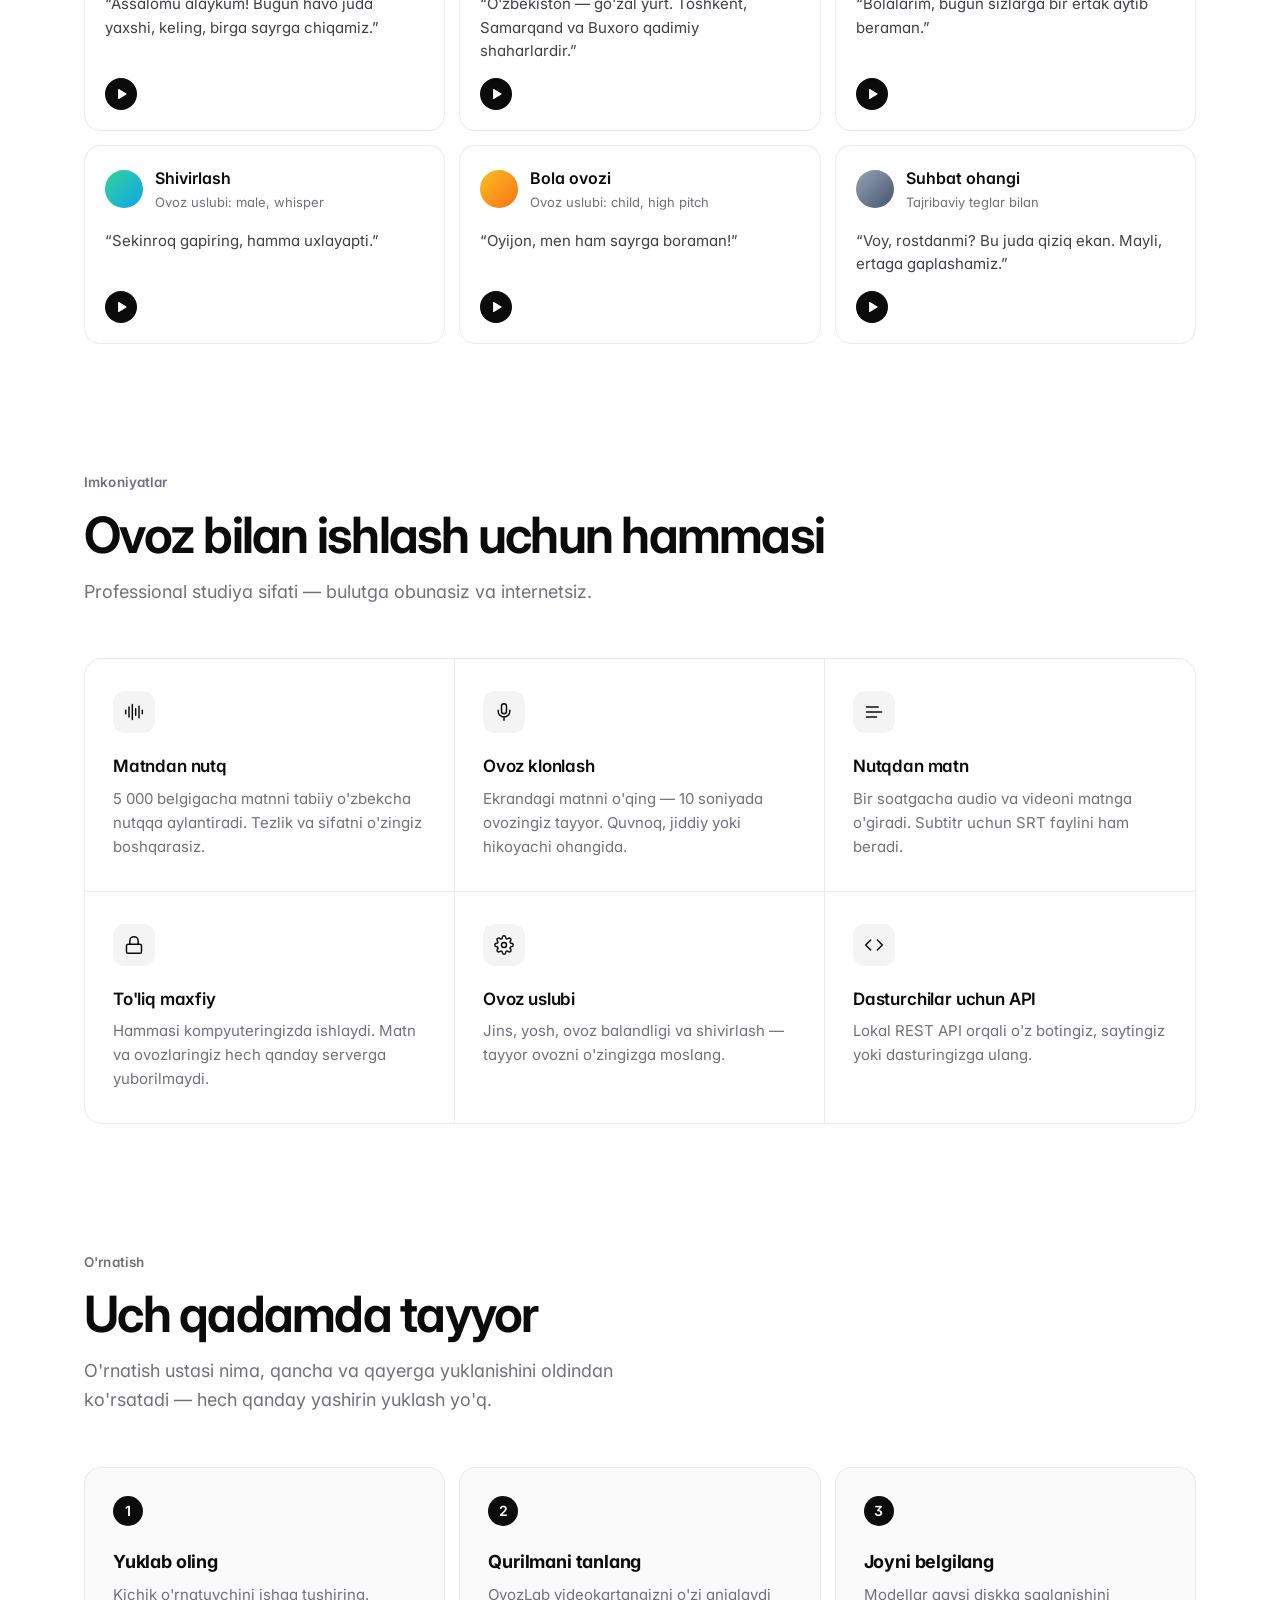
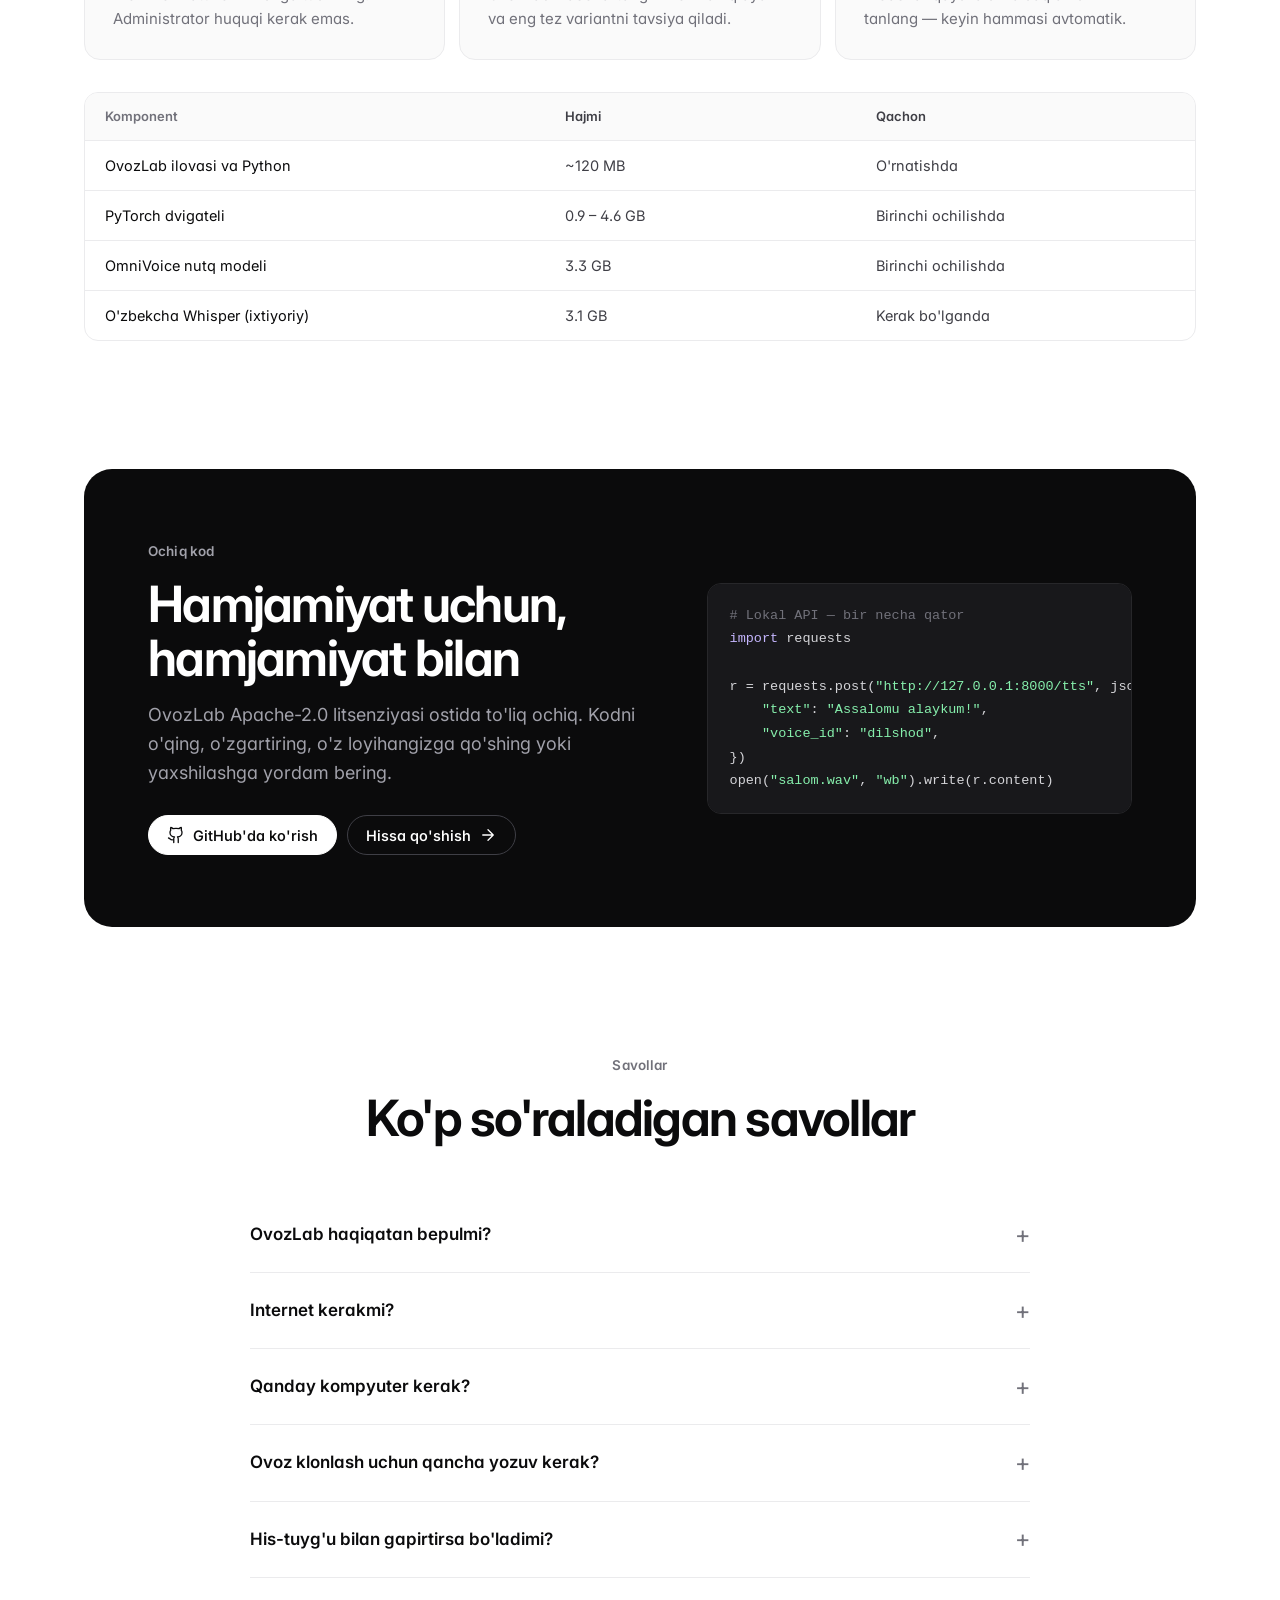
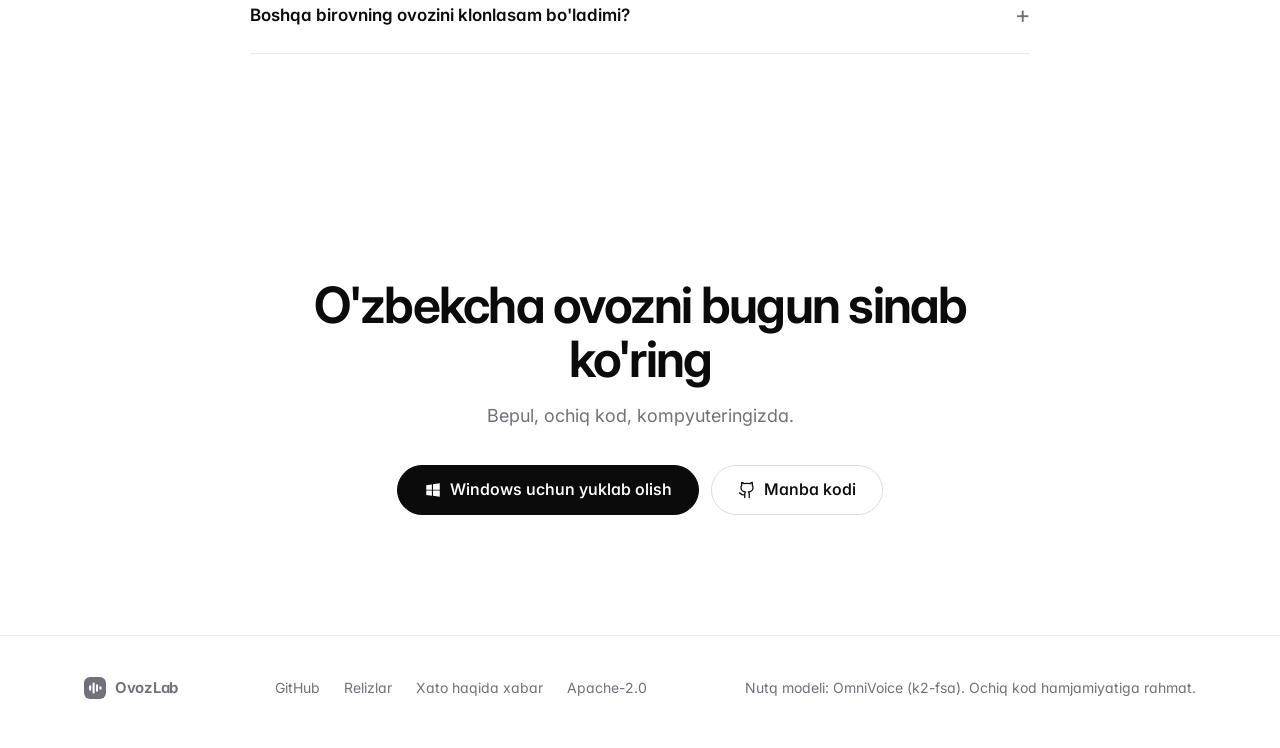
==== commit decfe99a: "feat: add Windows installer configuration and bootstrapping scripts" ====
--- a/website/index.html
+++ b/website/index.html
@@ -402,7 +402,7 @@
 
 <script>
   // GitHub repozitoriy manzili — bitta joyda o'zgartiring.
-  const REPO = 'https://github.com/ovozlab/ovozlab';
+  const REPO = 'https://github.com/uz4studiosuz/UzbekLabs';
   document.querySelectorAll('[data-gh]').forEach(a => a.href = REPO);
   document.querySelectorAll('[data-gh-path]').forEach(a => a.href = REPO + a.dataset.ghPath);
   document.querySelectorAll('[data-dl]').forEach(a => a.href = REPO + '/releases/latest');
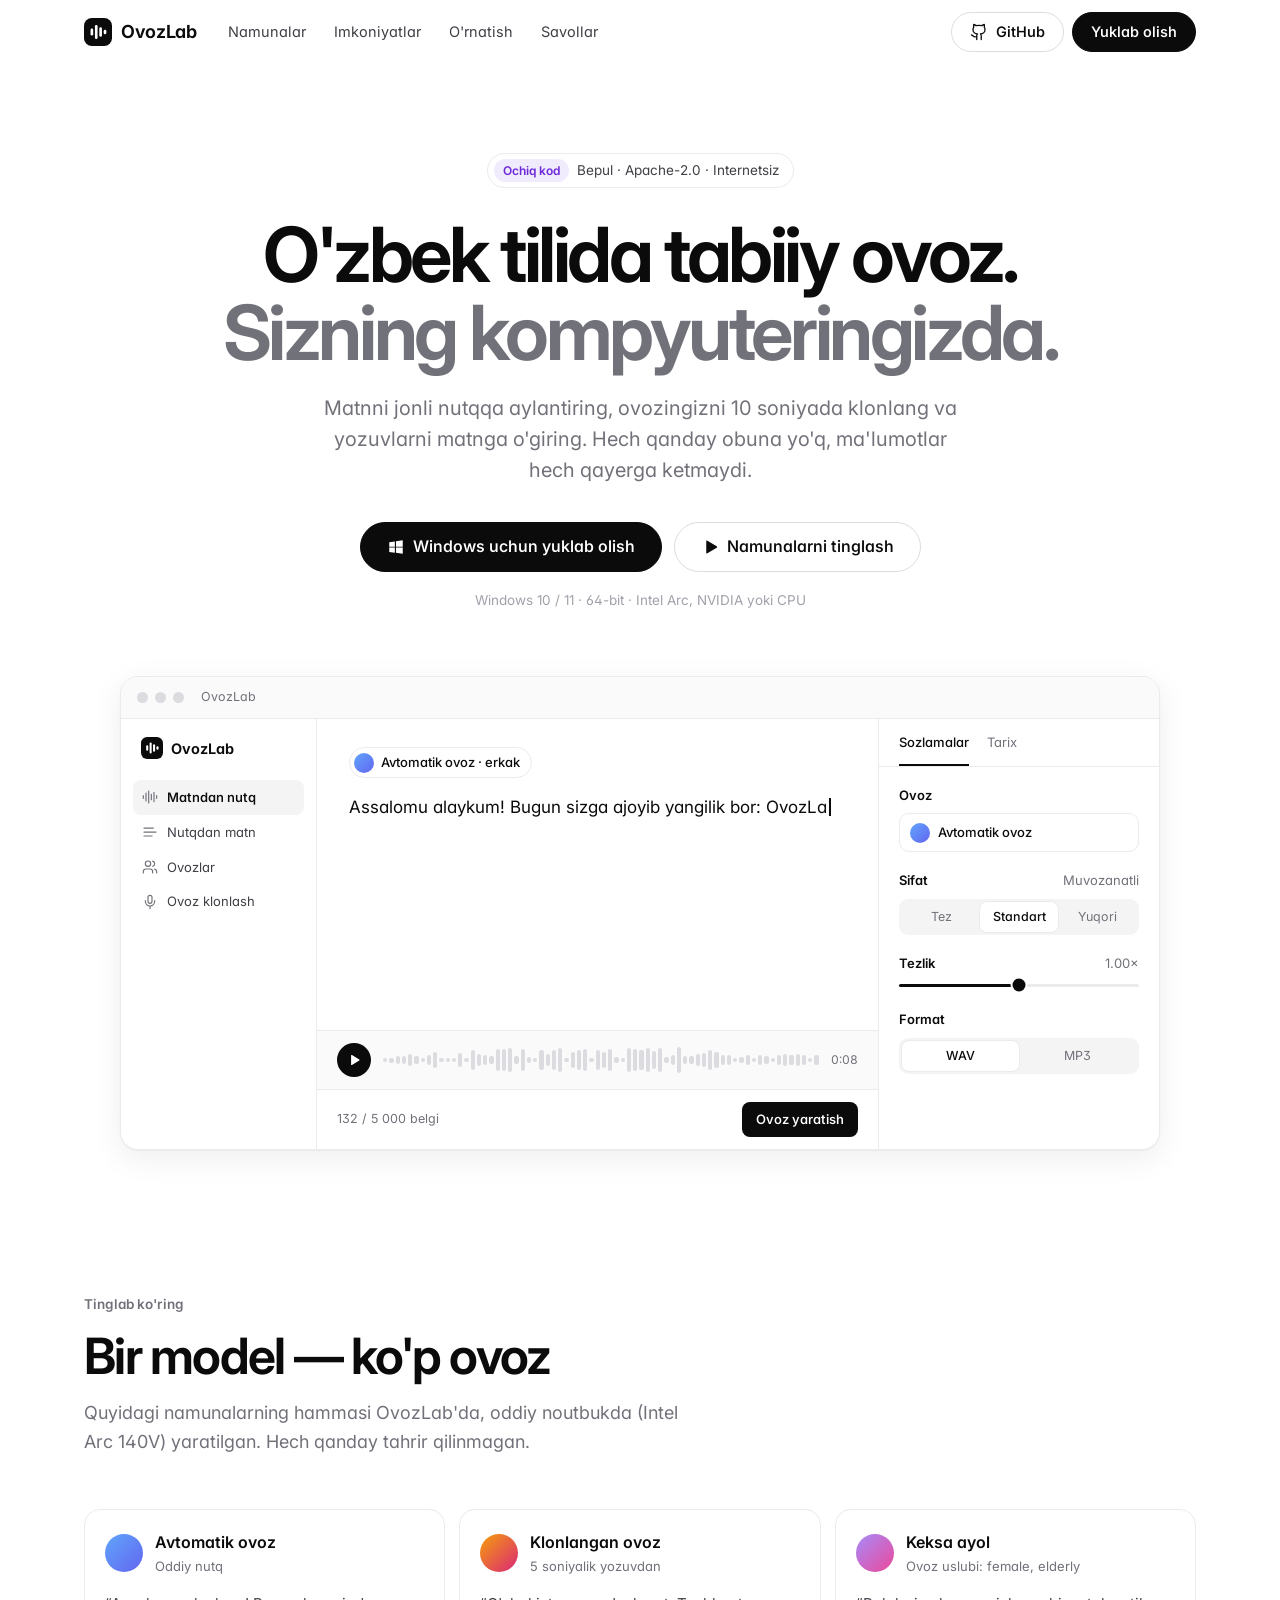
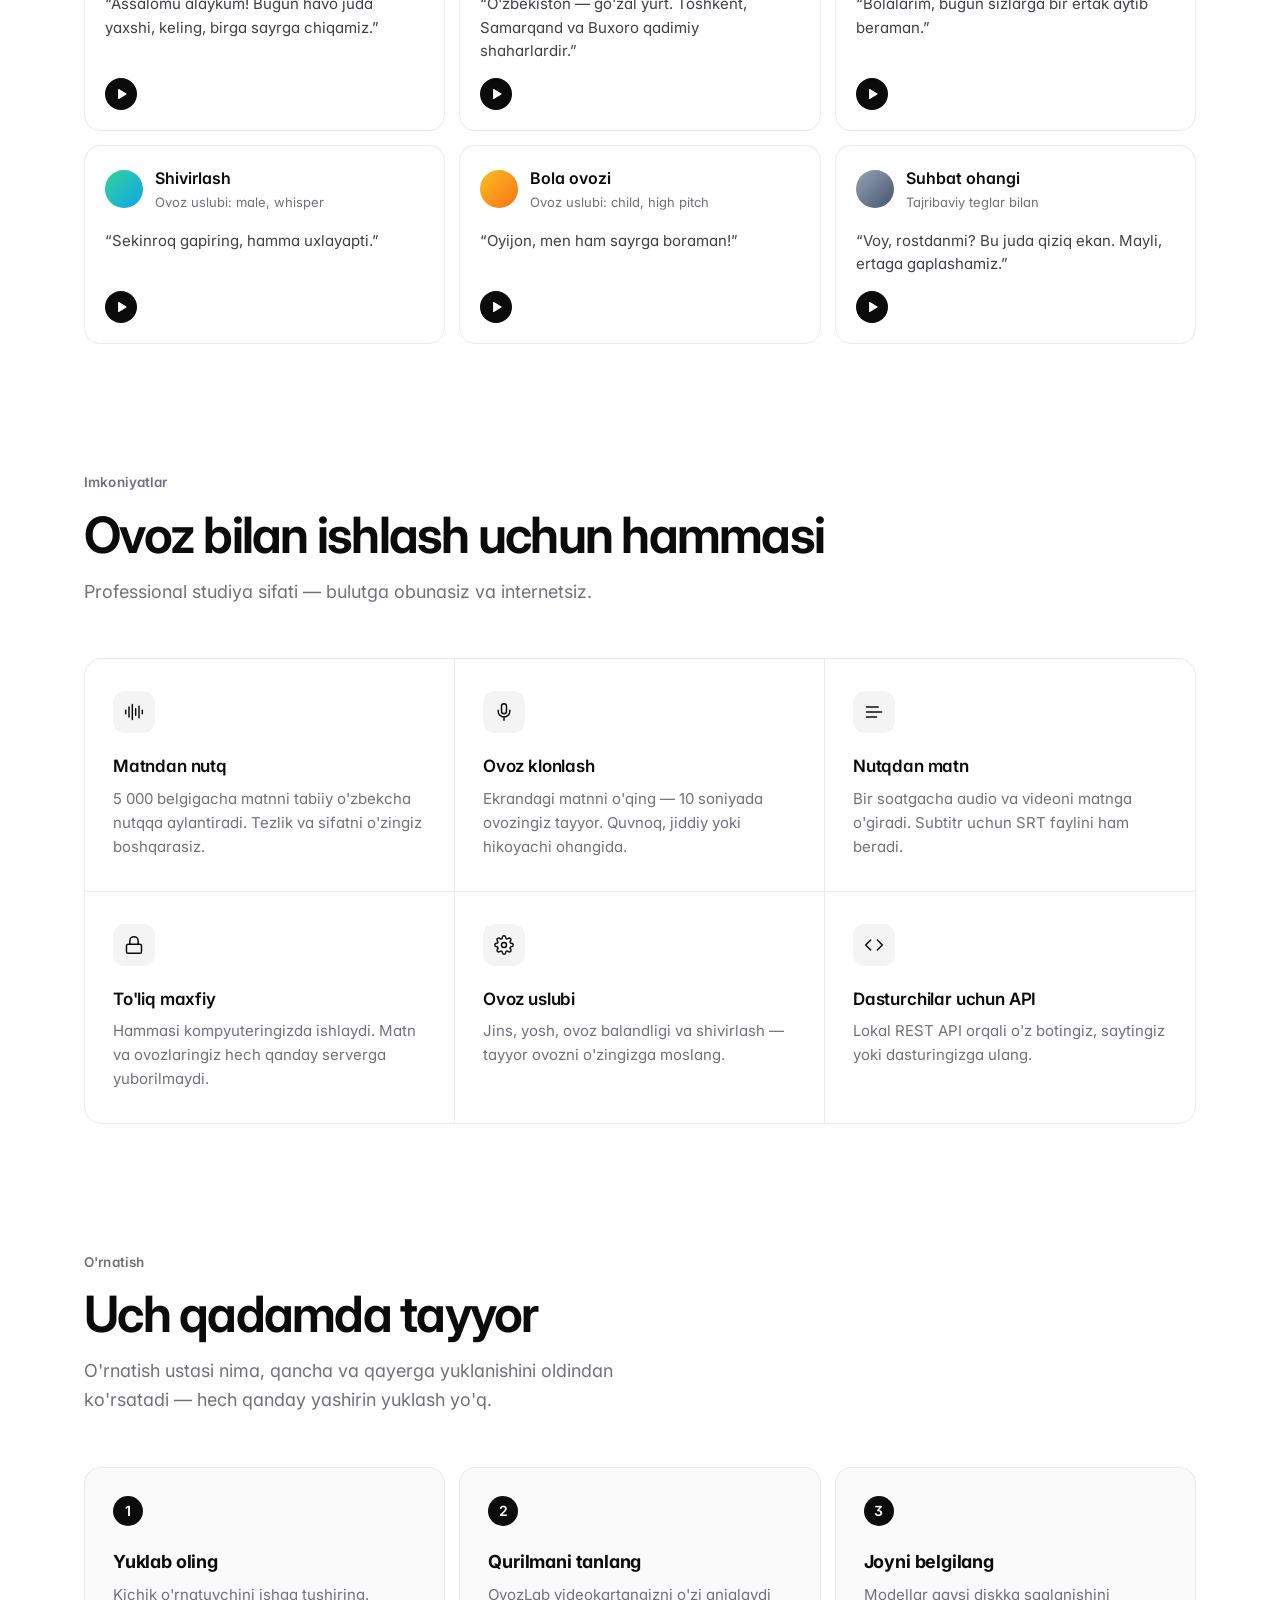
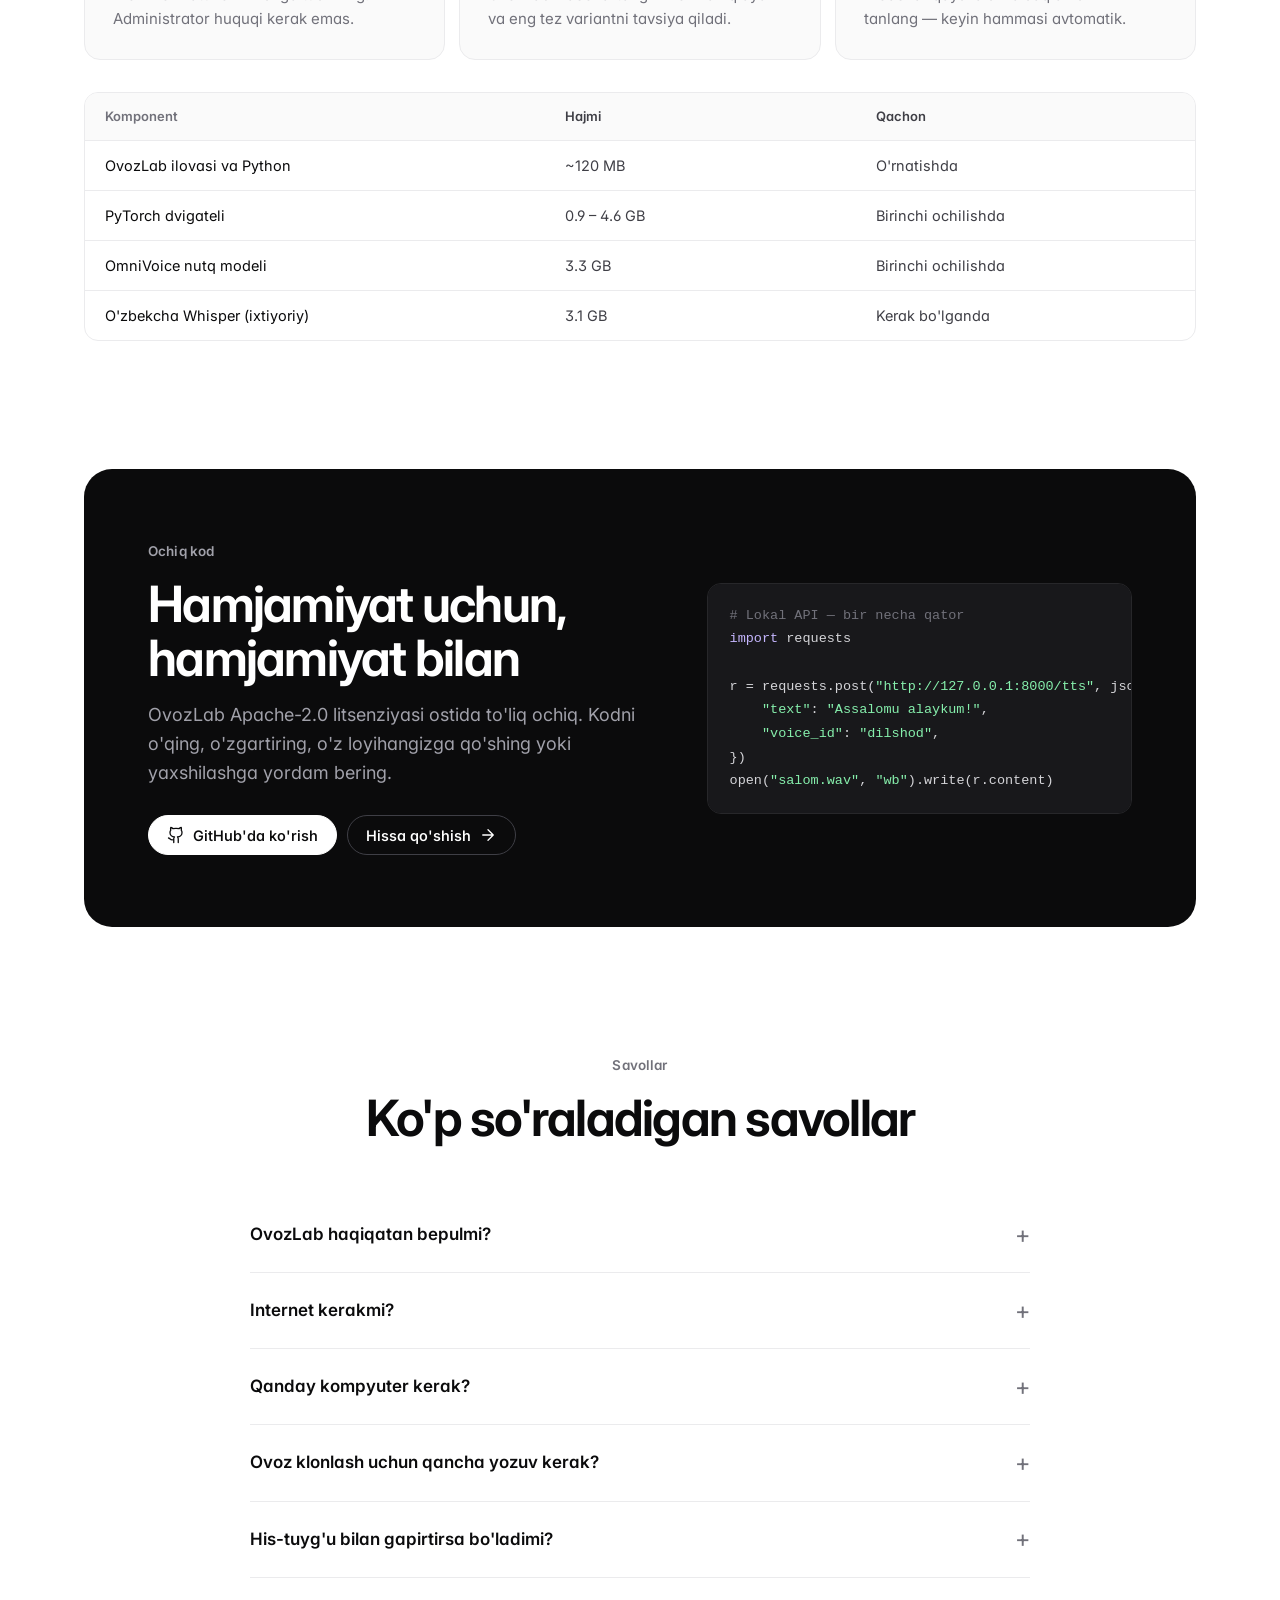
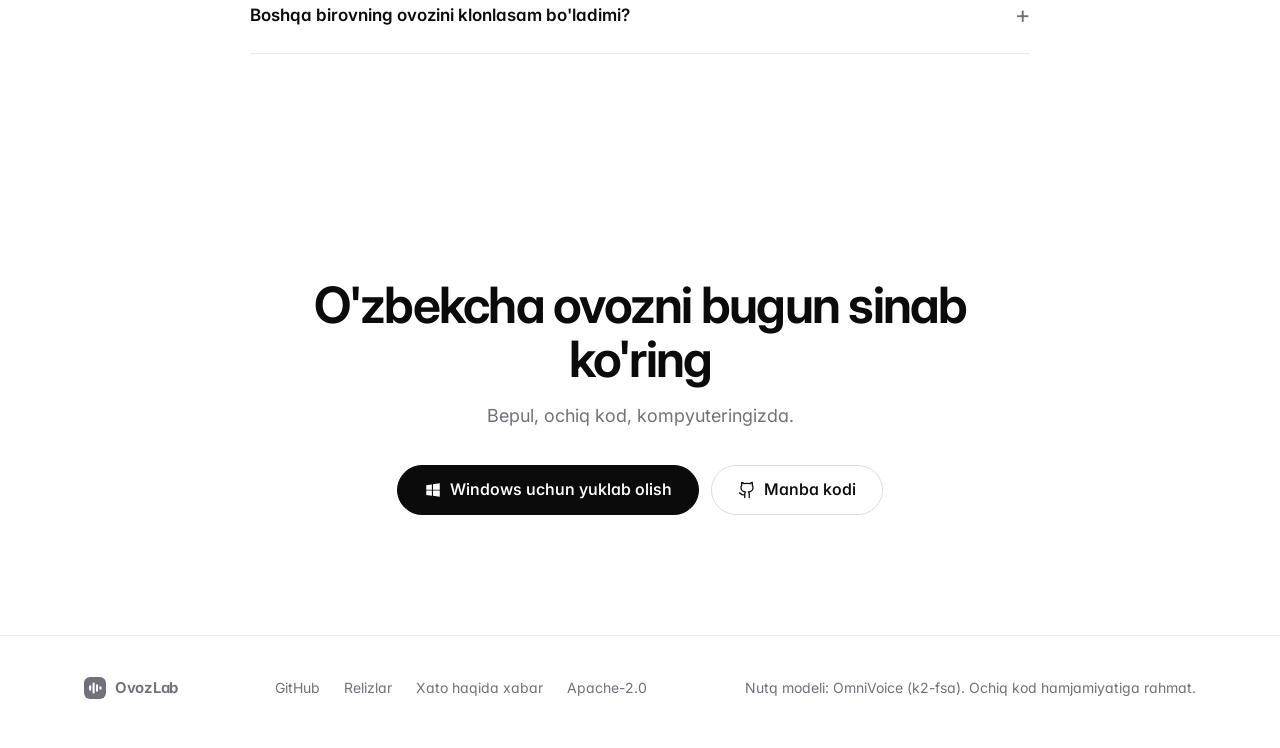
==== commit 2785953e: "Release prep: bundled Python installer, direct download, README - Installer ships Python 3.12 so uv " ====
--- a/website/index.html
+++ b/website/index.html
@@ -405,7 +405,8 @@
   const REPO = 'https://github.com/uz4studiosuz/UzbekLabs';
   document.querySelectorAll('[data-gh]').forEach(a => a.href = REPO);
   document.querySelectorAll('[data-gh-path]').forEach(a => a.href = REPO + a.dataset.ghPath);
-  document.querySelectorAll('[data-dl]').forEach(a => a.href = REPO + '/releases/latest');
+  // To'g'ridan-to'g'ri yuklab olish: har relizda doimiy nomli OvozLab-Setup.exe fayli bor.
+  document.querySelectorAll('[data-dl]').forEach(a => { a.href = REPO + '/releases/latest/download/OvozLab-Setup.exe'; a.setAttribute('download', ''); });
 
   // sticky header border
   const hdr = document.getElementById('hdr');
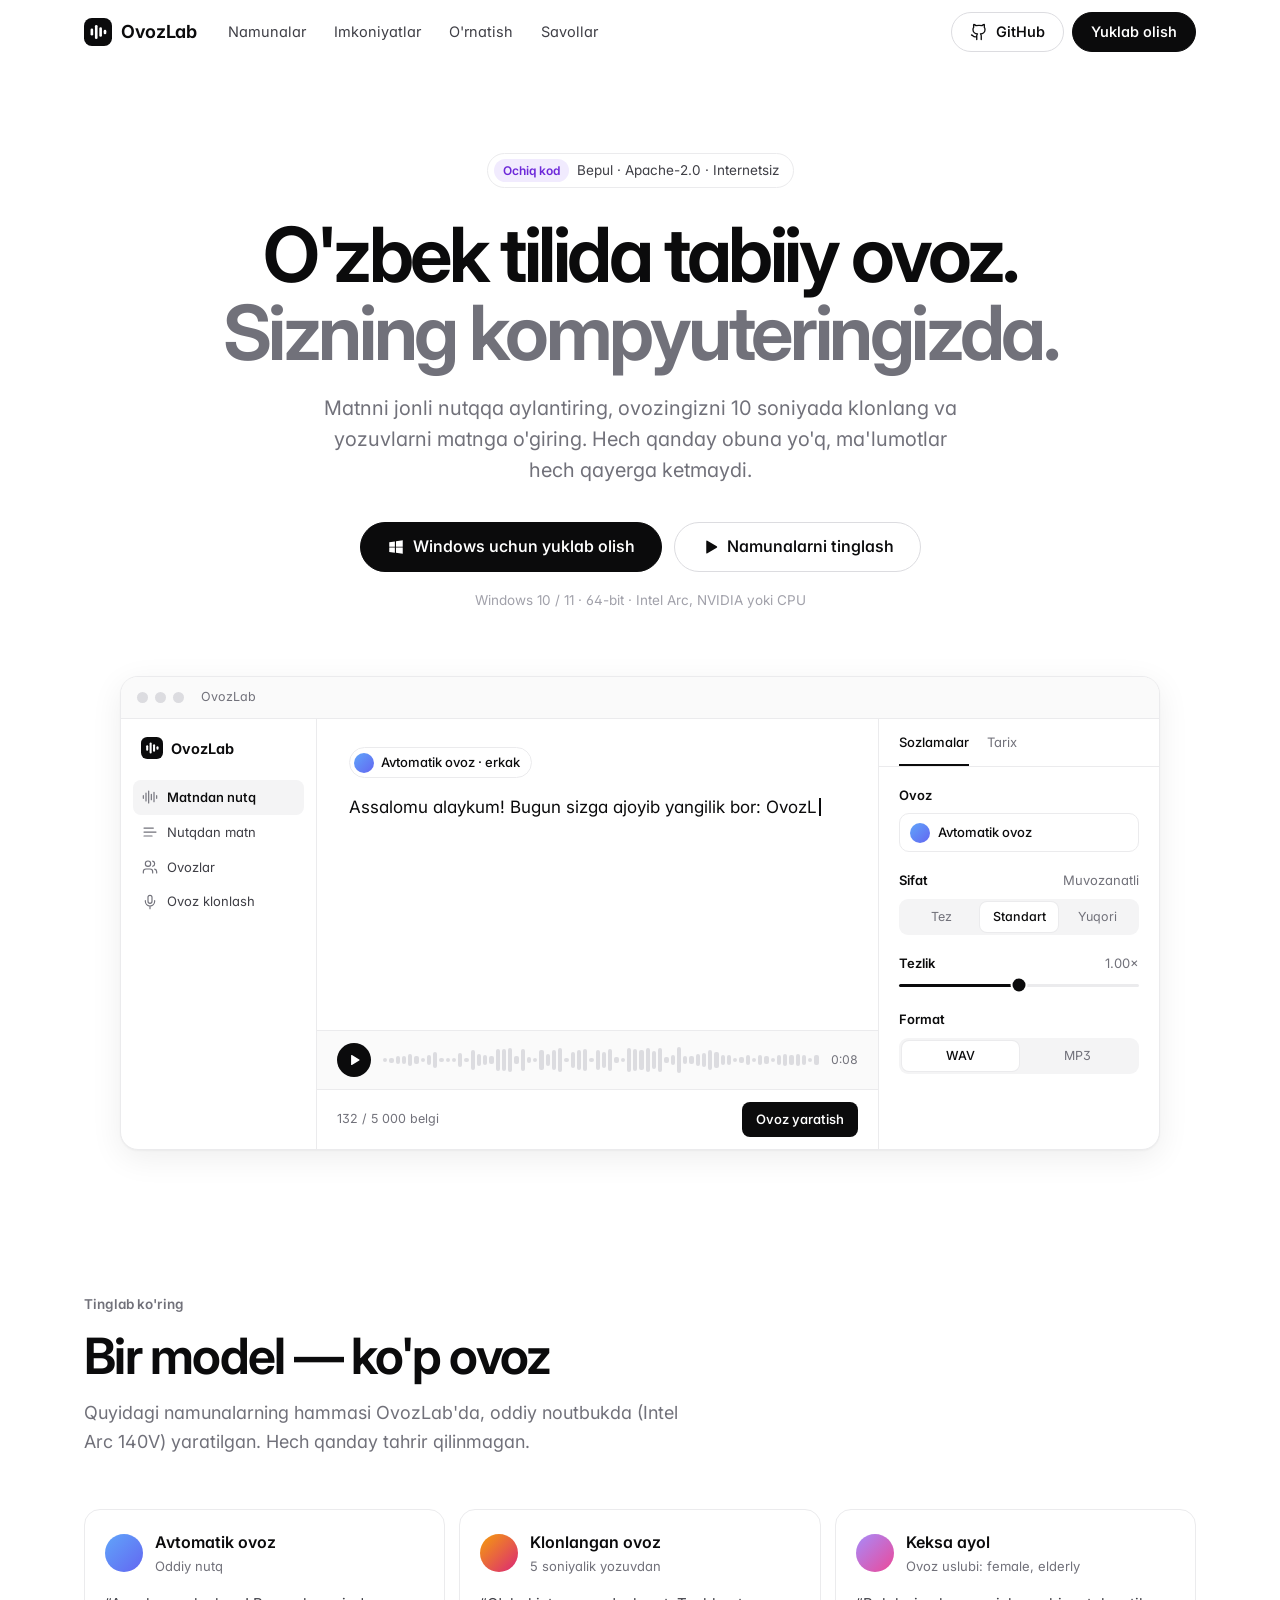
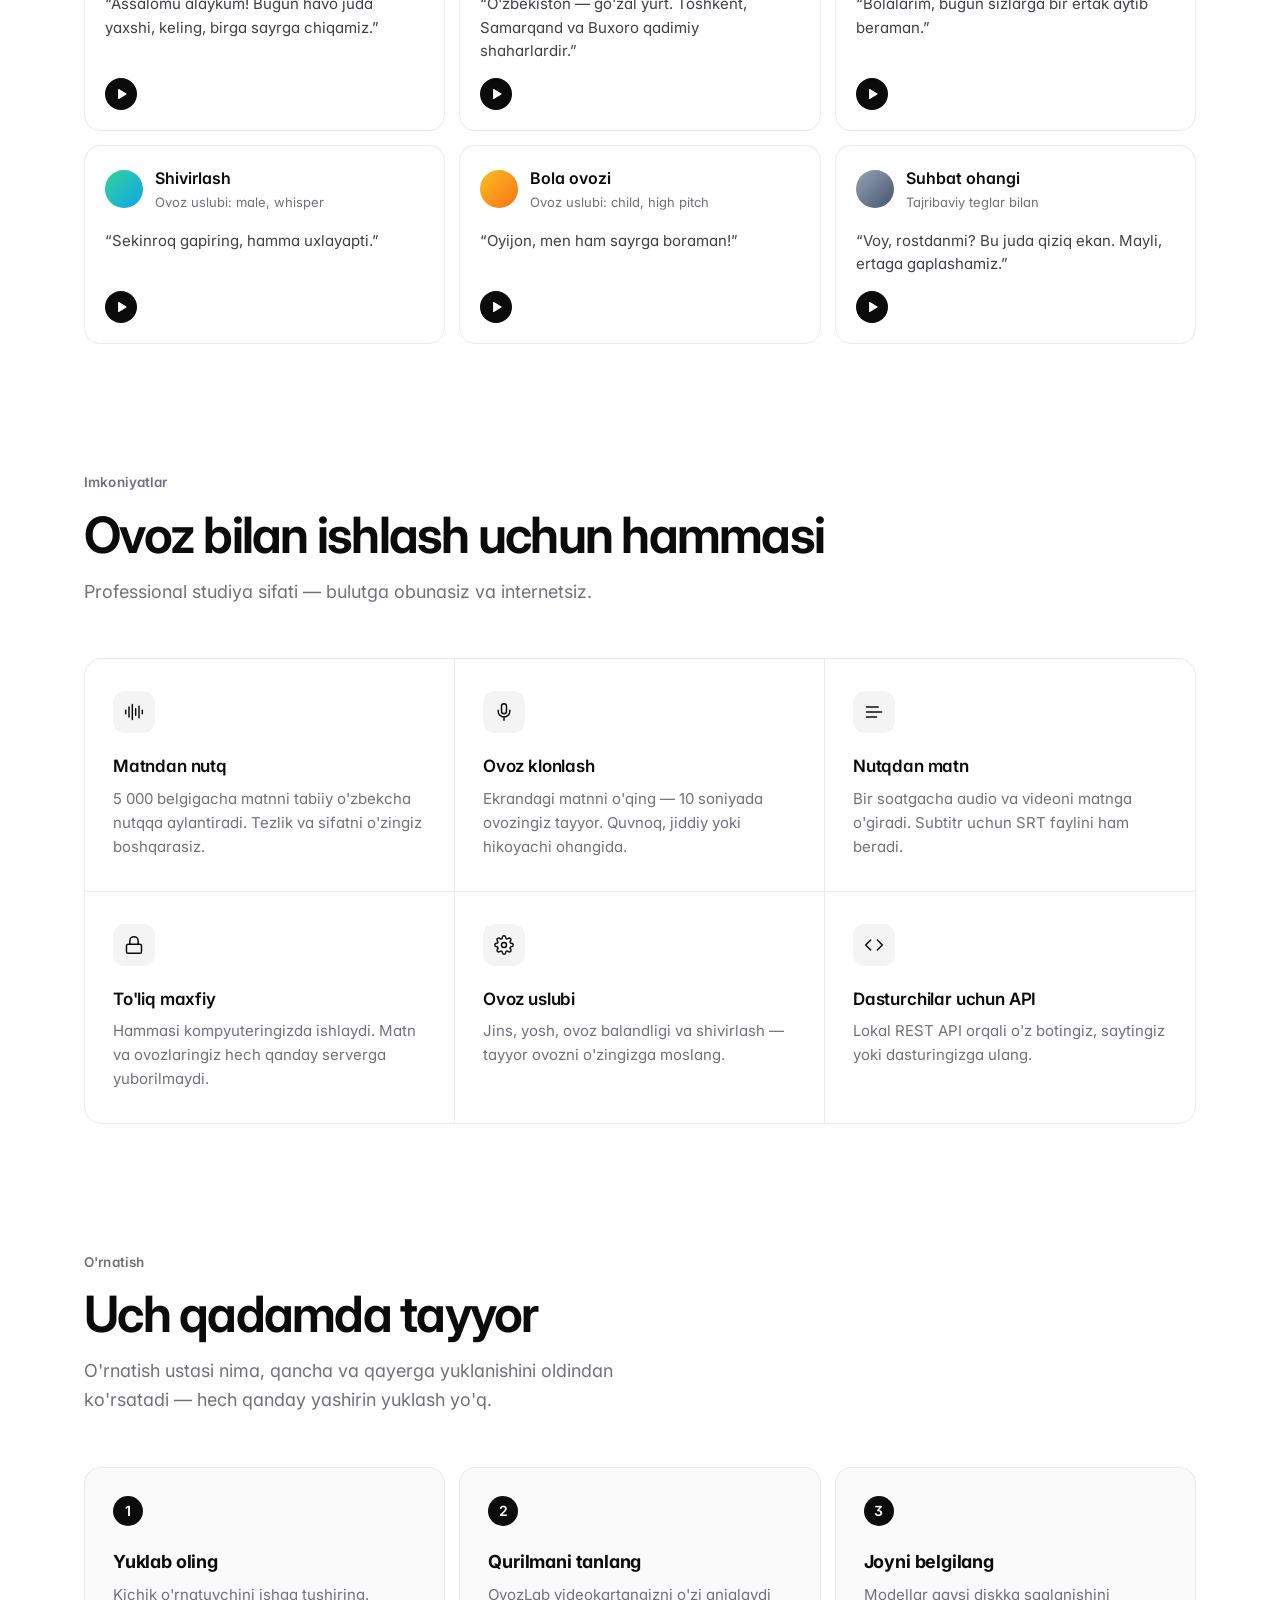
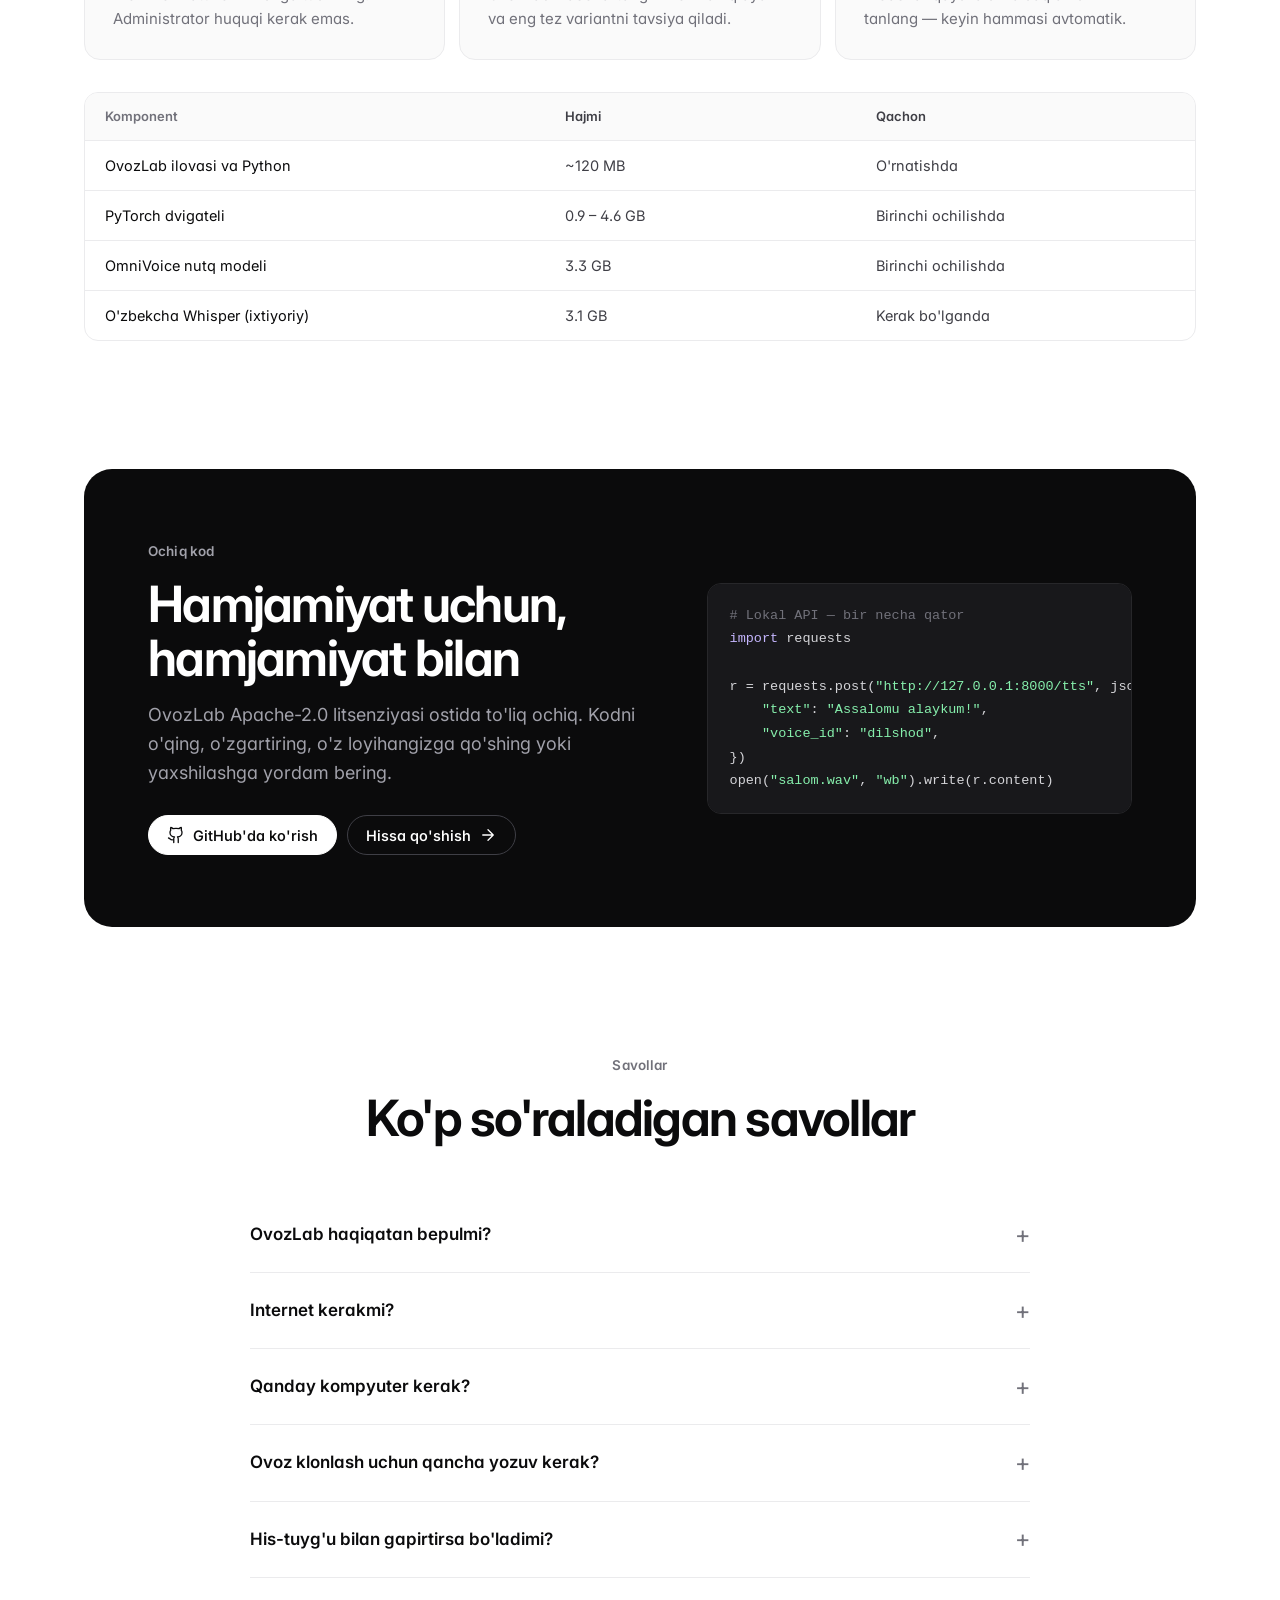
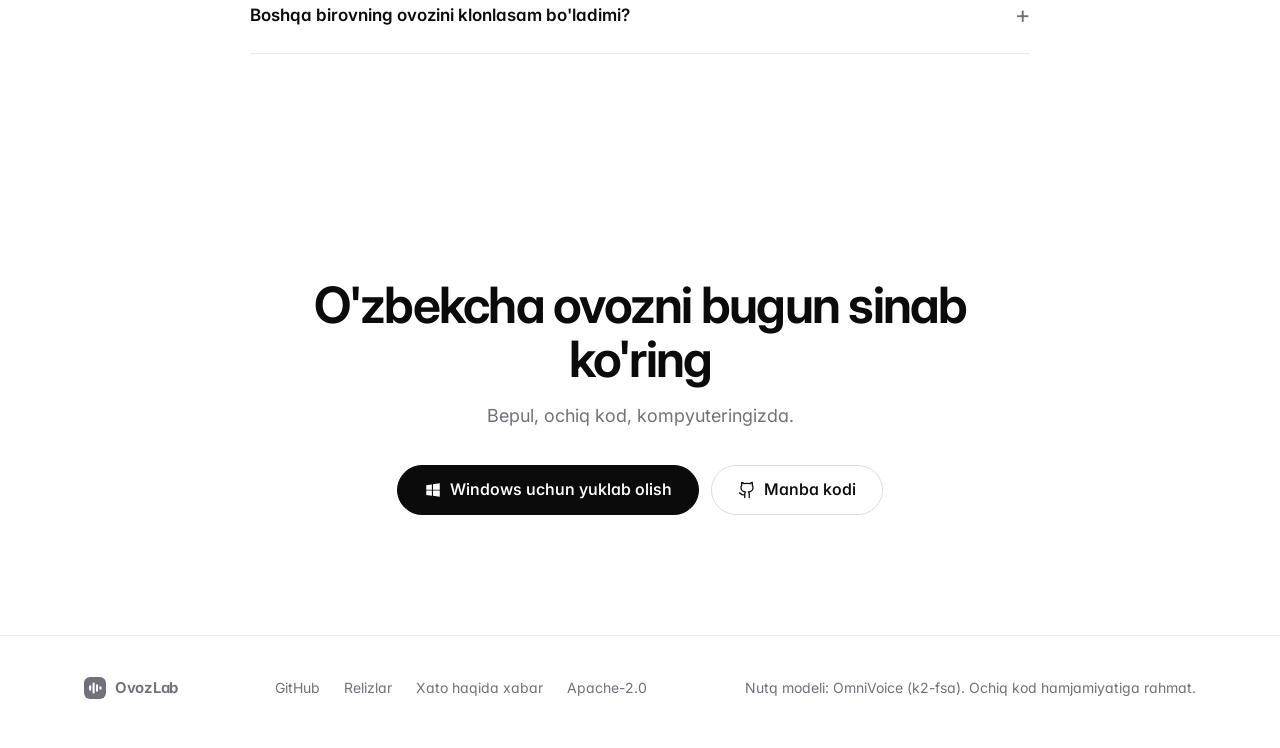
==== commit 6ad99a32: "Rename repository links to uz4studiosuz/OvozLab Co-Authored-By: Claude Opus 5.5 <noreply@anthropic.c" ====
--- a/website/index.html
+++ b/website/index.html
@@ -402,7 +402,7 @@
 
 <script>
   // GitHub repozitoriy manzili — bitta joyda o'zgartiring.
-  const REPO = 'https://github.com/uz4studiosuz/UzbekLabs';
+  const REPO = 'https://github.com/uz4studiosuz/OvozLab';
   document.querySelectorAll('[data-gh]').forEach(a => a.href = REPO);
   document.querySelectorAll('[data-gh-path]').forEach(a => a.href = REPO + a.dataset.ghPath);
   // To'g'ridan-to'g'ri yuklab olish: har relizda doimiy nomli OvozLab-Setup.exe fayli bor.
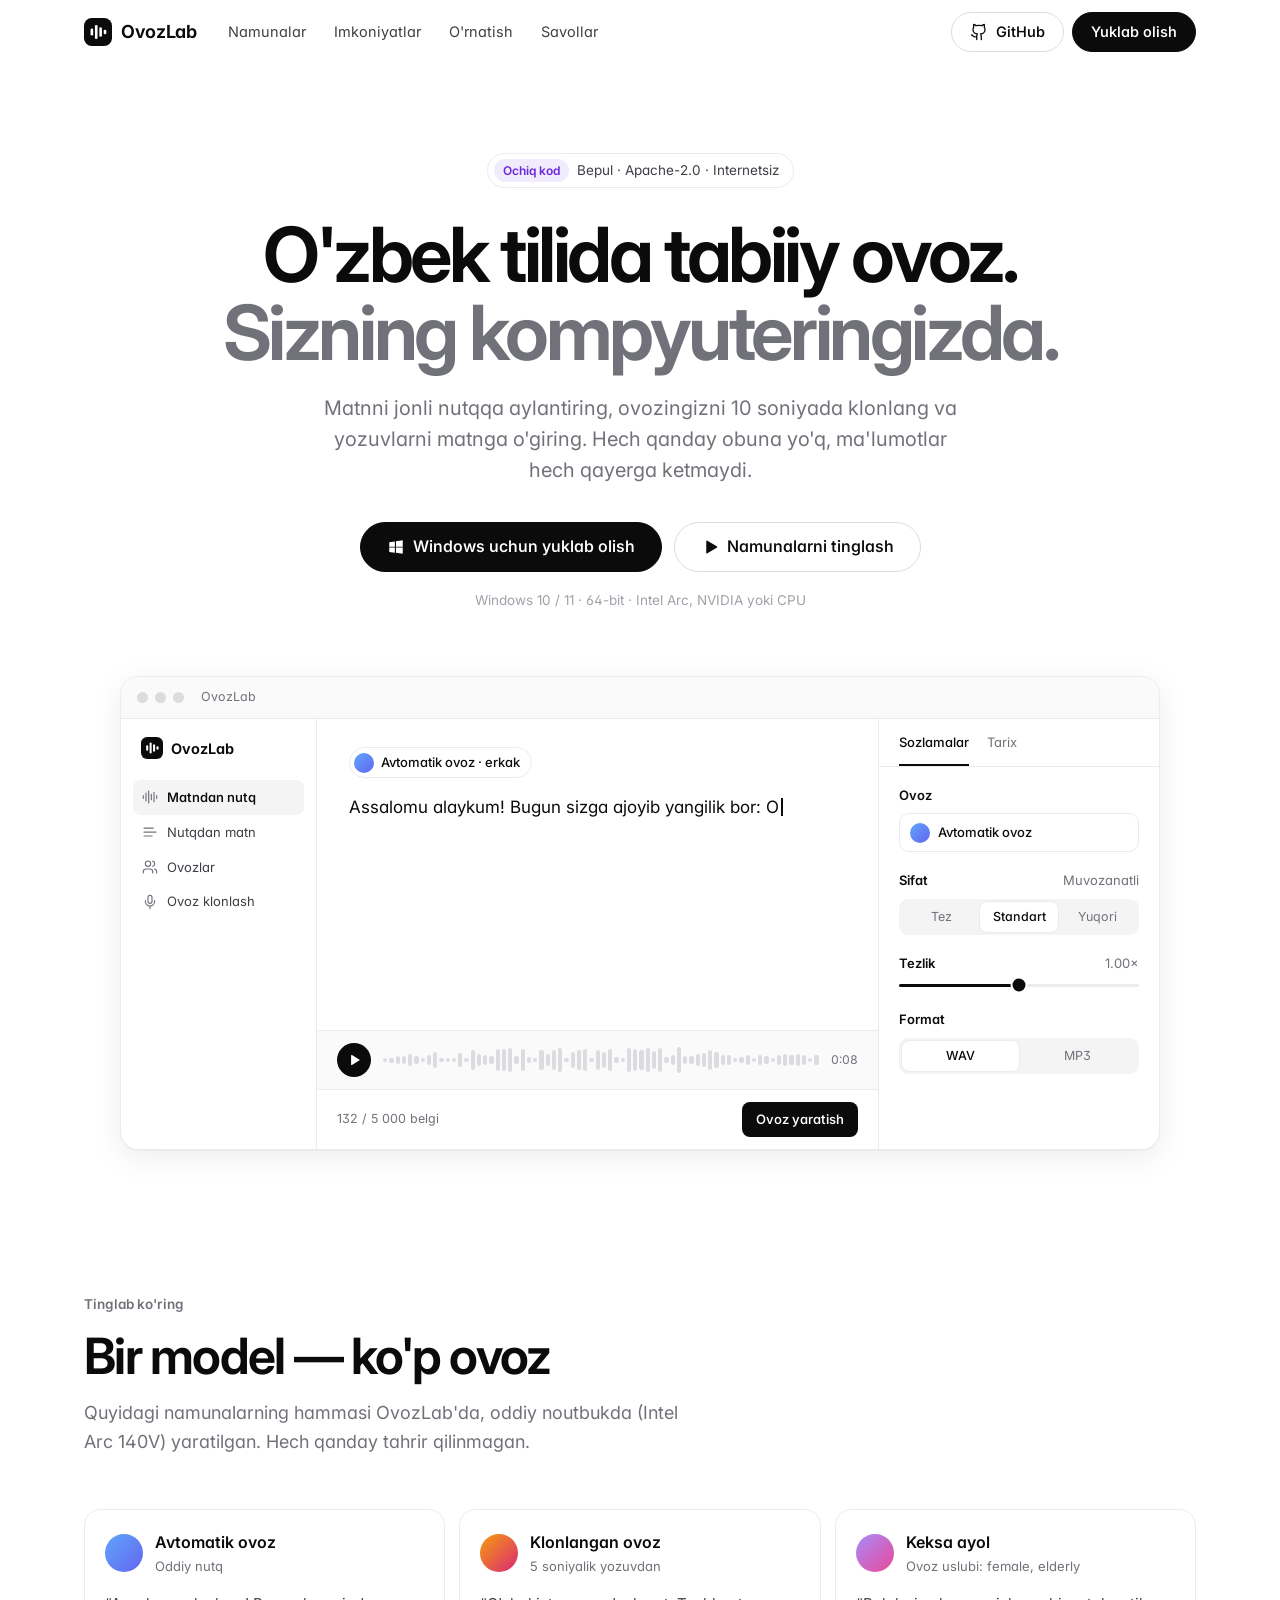
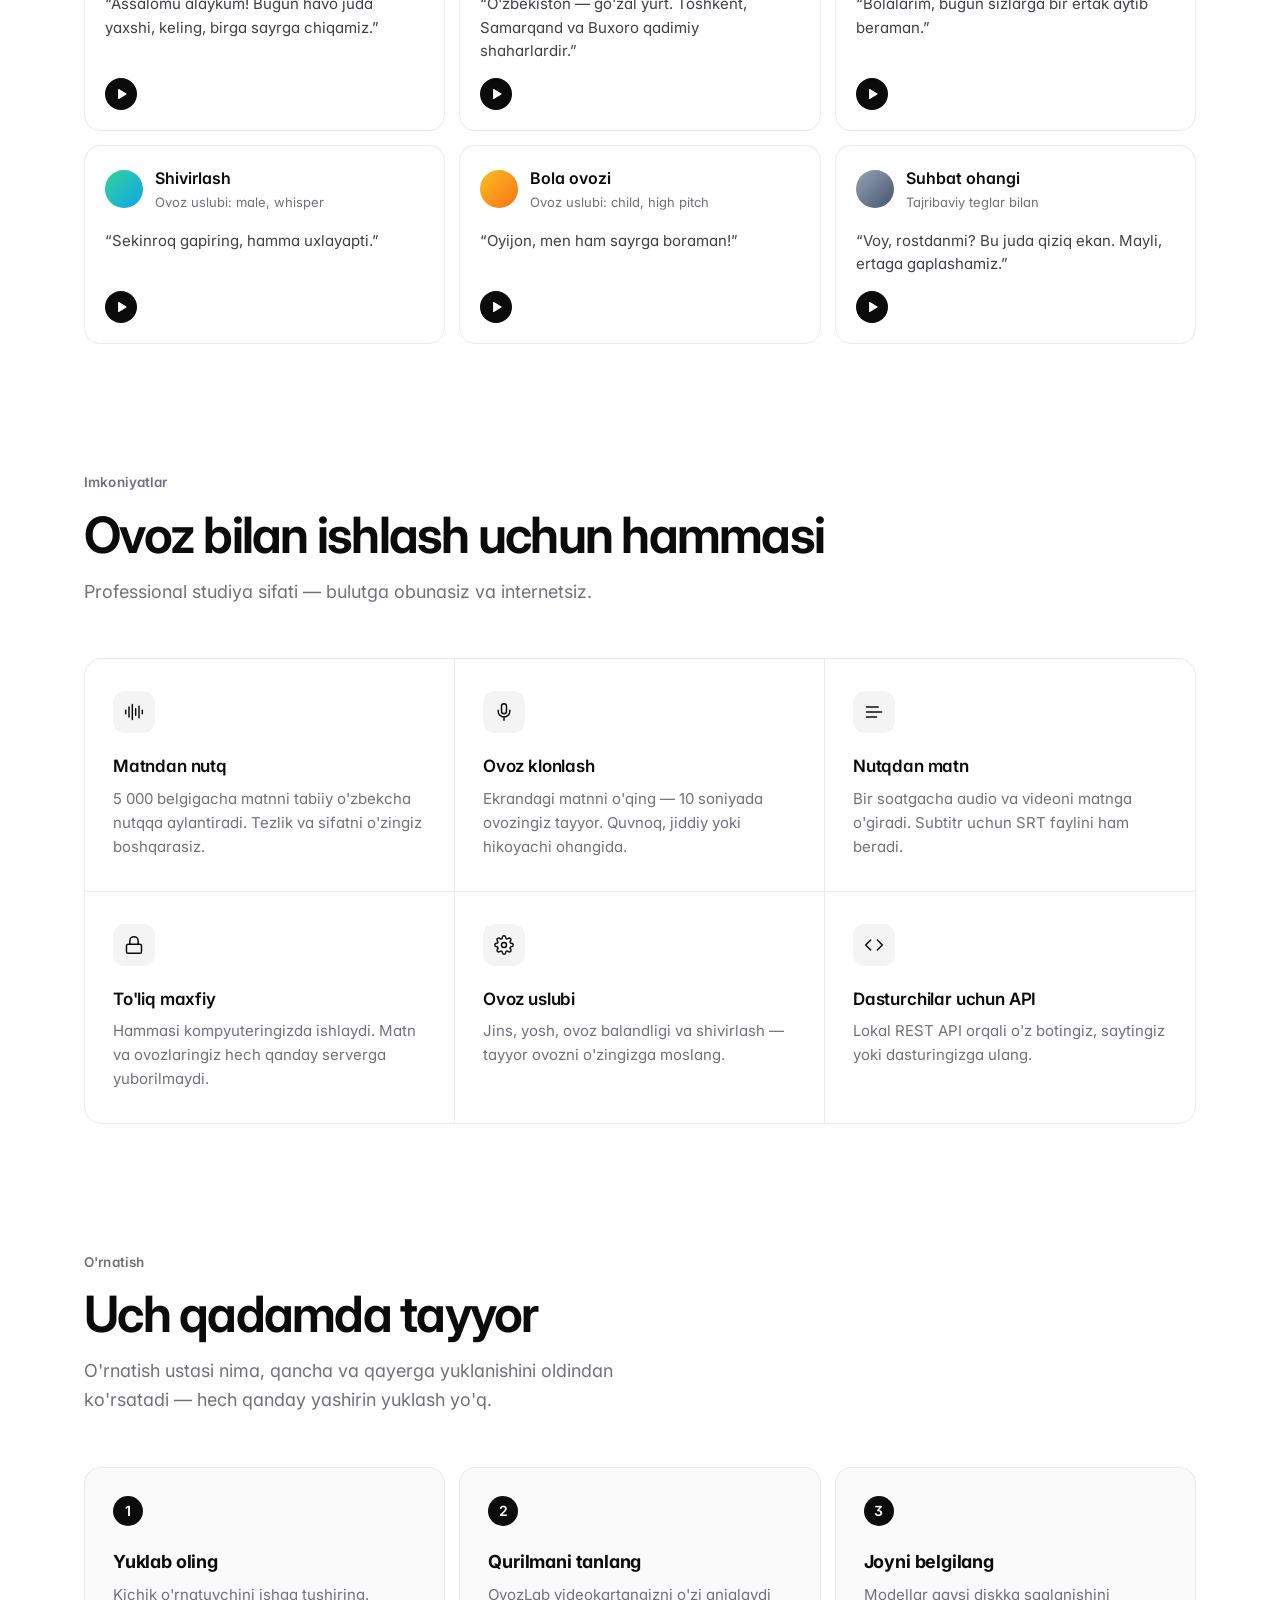
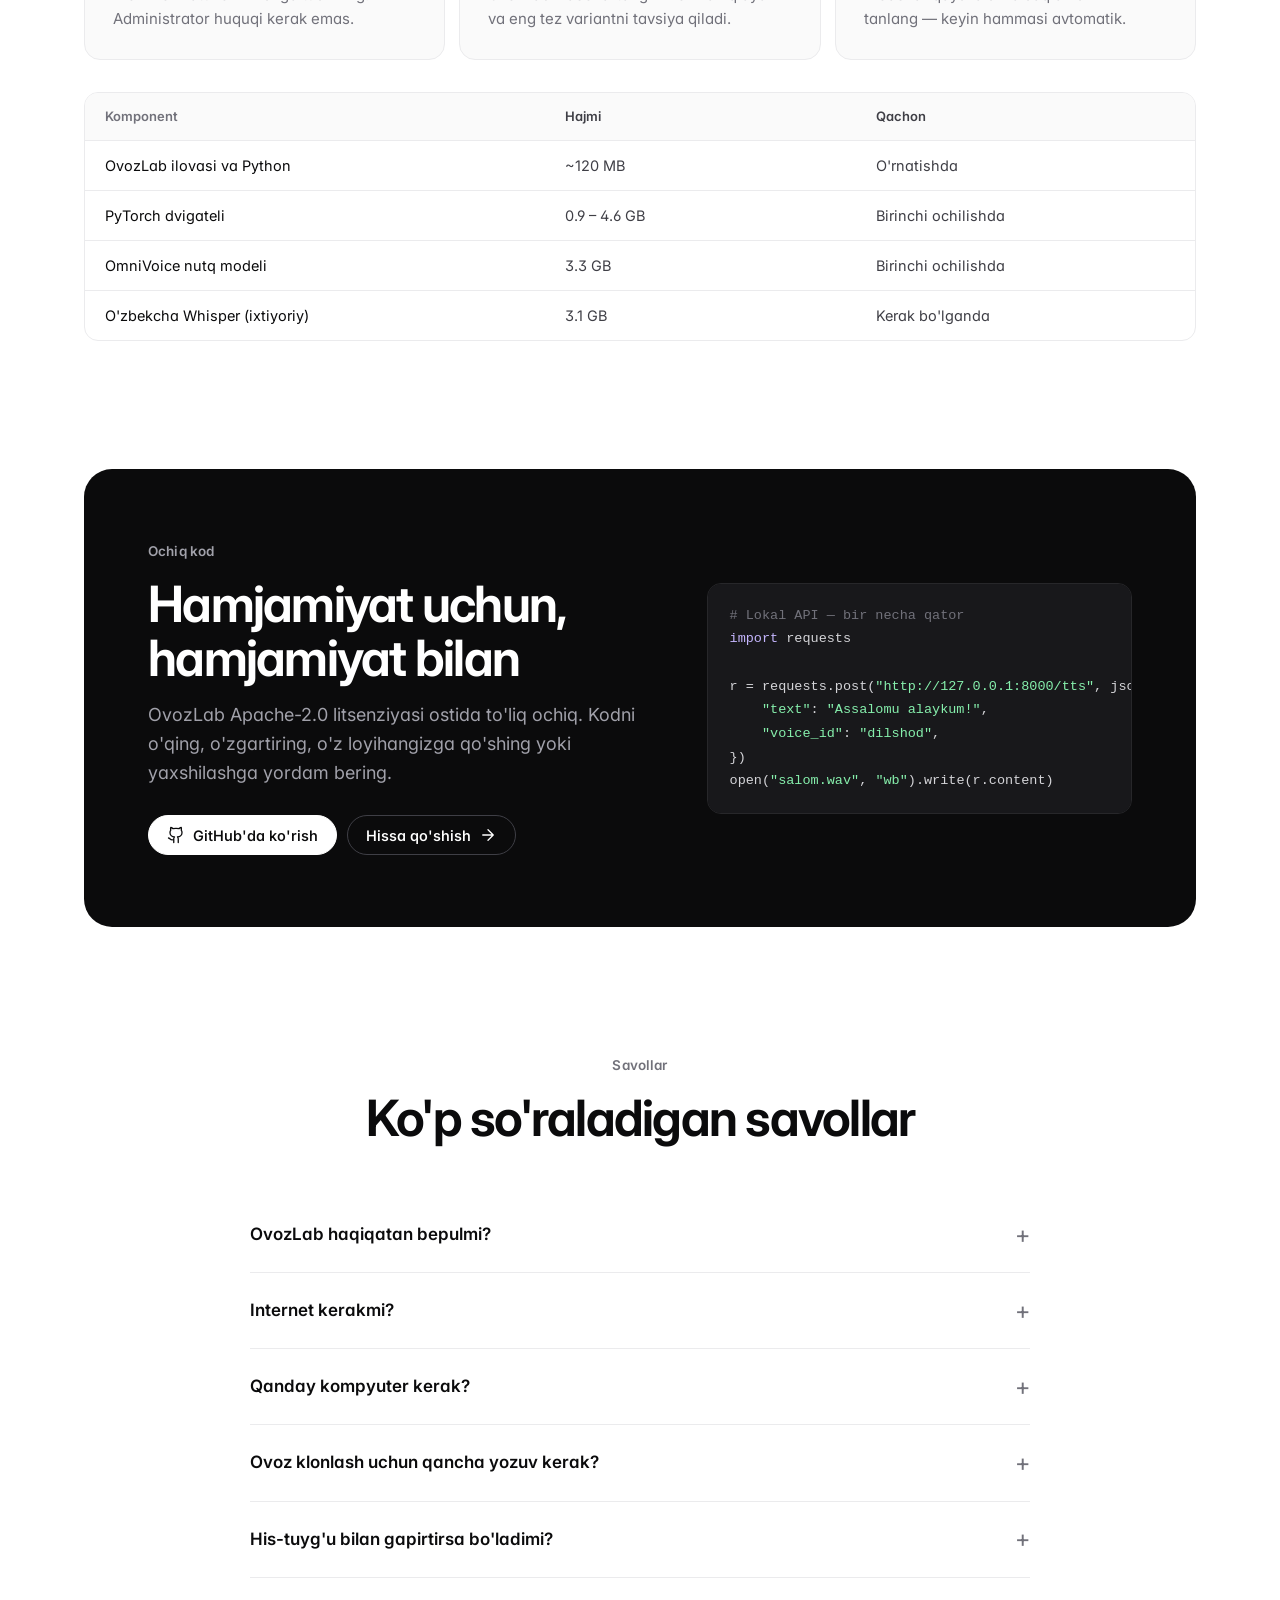
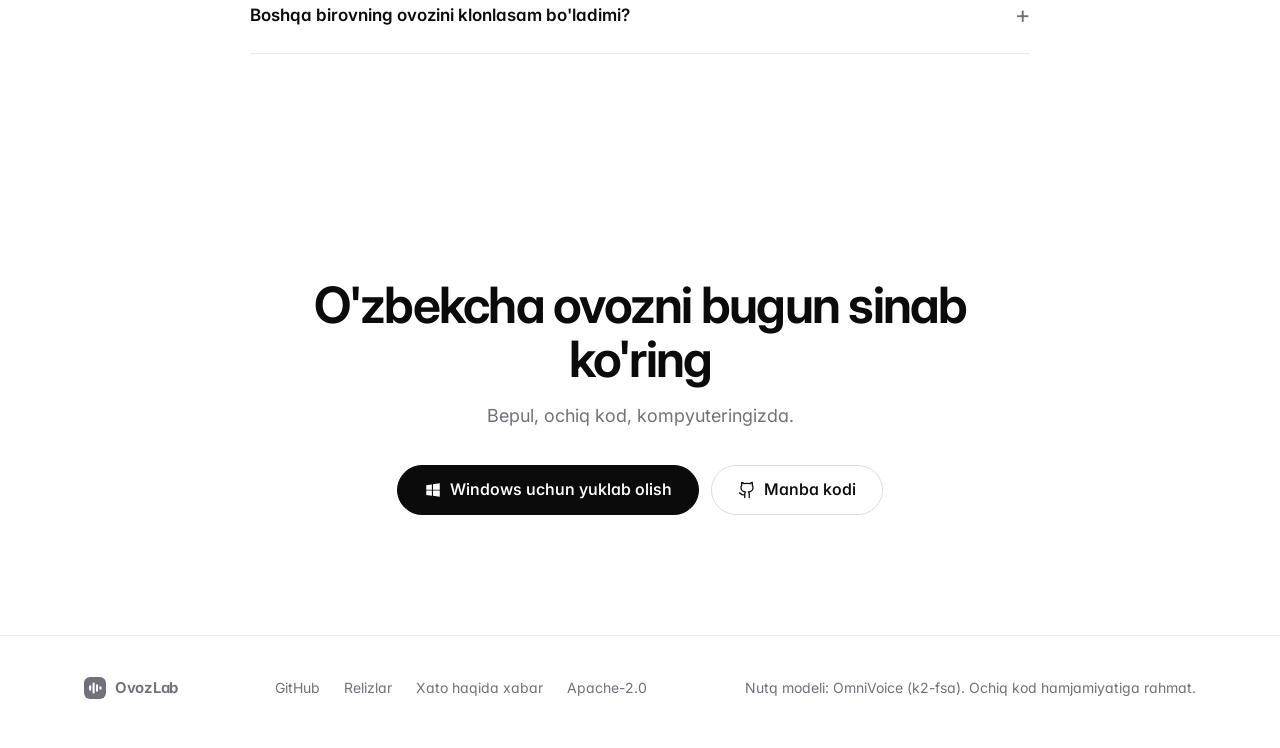
==== commit fdd2b444: "v0.2.1: keep PyTorch when upgrading, light theme by default - bootstrap.cmd: detect the installed Py" ====
--- a/website/index.html
+++ b/website/index.html
@@ -19,14 +19,6 @@
     --primary: #0b0b0c; --primary-text: #fff; --accent-soft: #f1ebfe; --accent-text: #6d28d9;
     --shadow: 0 1px 2px rgba(0,0,0,.04), 0 8px 32px rgba(0,0,0,.07);
     --font: "Inter", system-ui, -apple-system, "Segoe UI", sans-serif;
-  }
-  @media (prefers-color-scheme: dark) {
-    :root:not([data-theme="light"]) {
-      --bg: #0b0b0d; --bg-subtle: #111114; --surface: #18181b; --border: #222226; --border-strong: #2f2f35;
-      --text: #f4f4f5; --text-2: #d4d4d8; --muted: #a1a1aa; --faint: #71717a;
-      --primary: #f4f4f5; --primary-text: #0b0b0c; --accent-soft: #241b3a; --accent-text: #c4b5fd;
-      --shadow: 0 1px 2px rgba(0,0,0,.4), 0 8px 32px rgba(0,0,0,.5);
-    }
   }
   :root[data-theme="dark"] {
     --bg: #0b0b0d; --bg-subtle: #111114; --surface: #18181b; --border: #222226; --border-strong: #2f2f35;
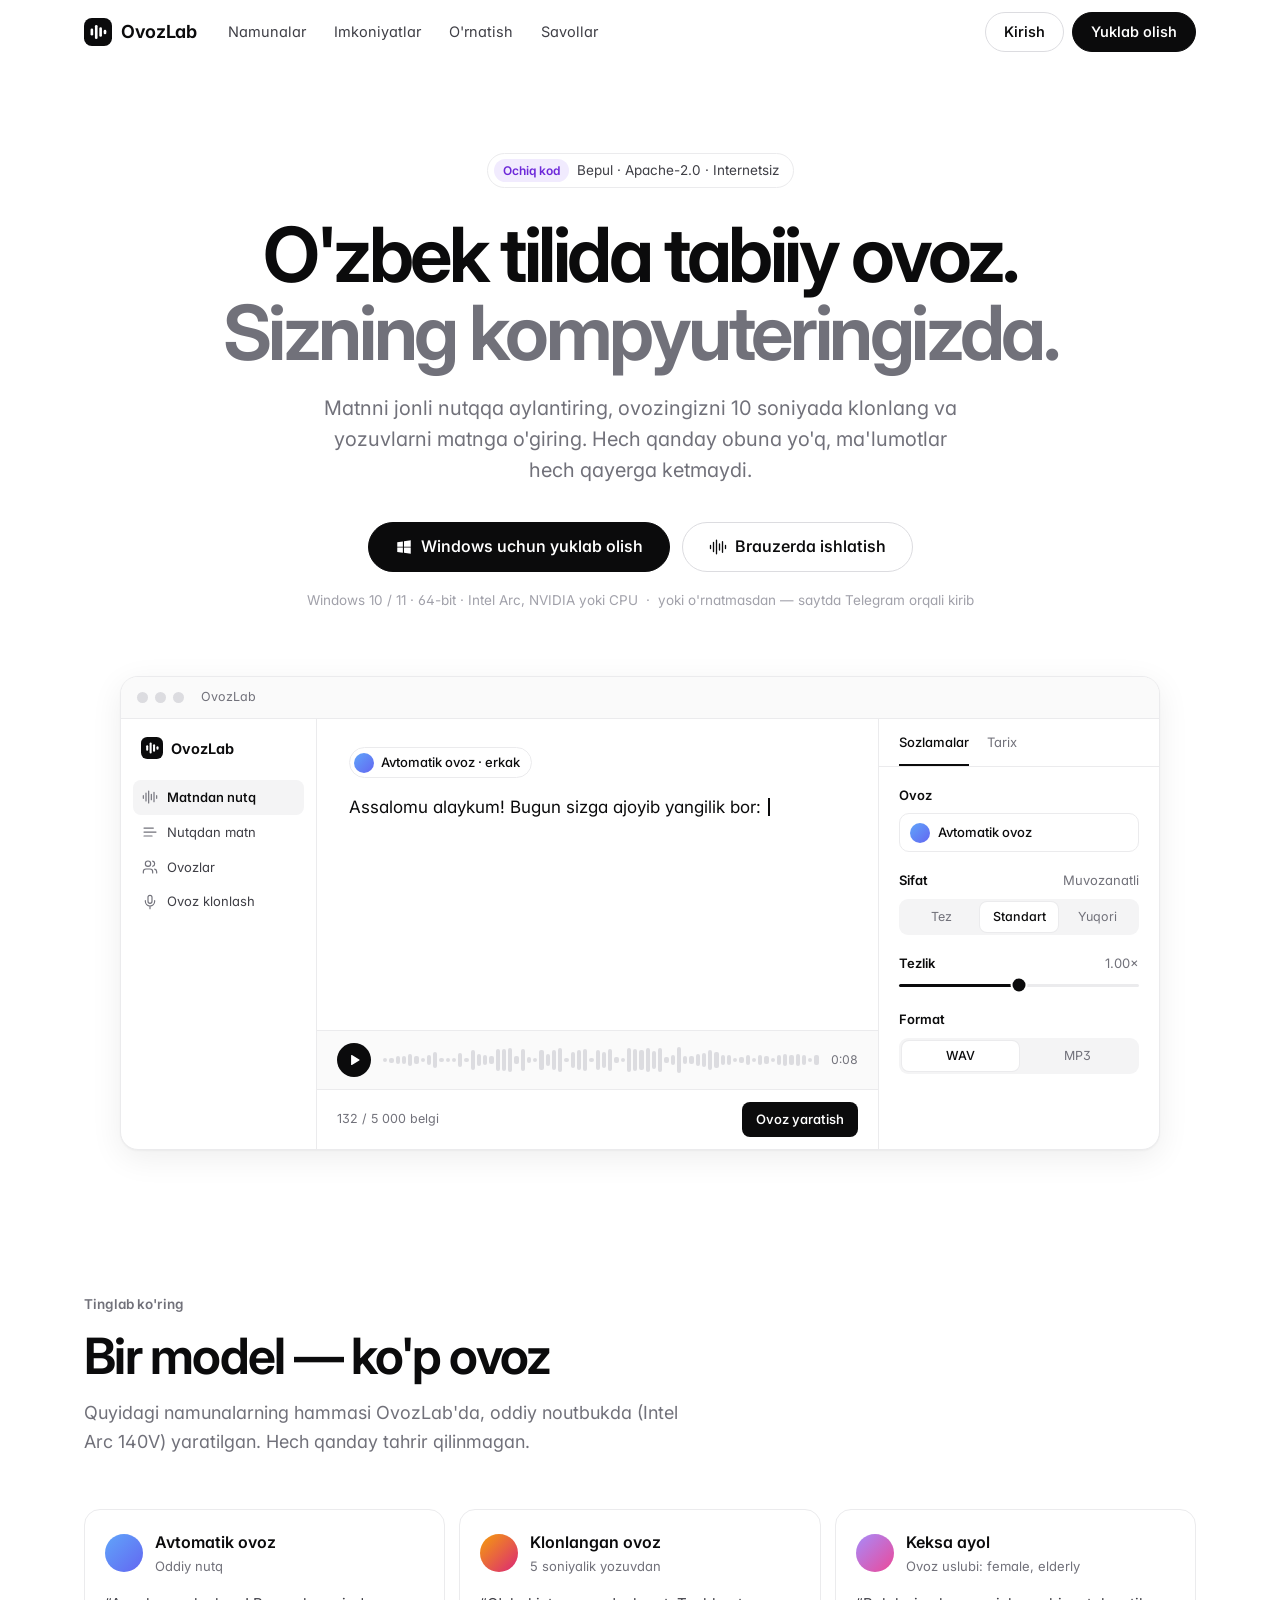
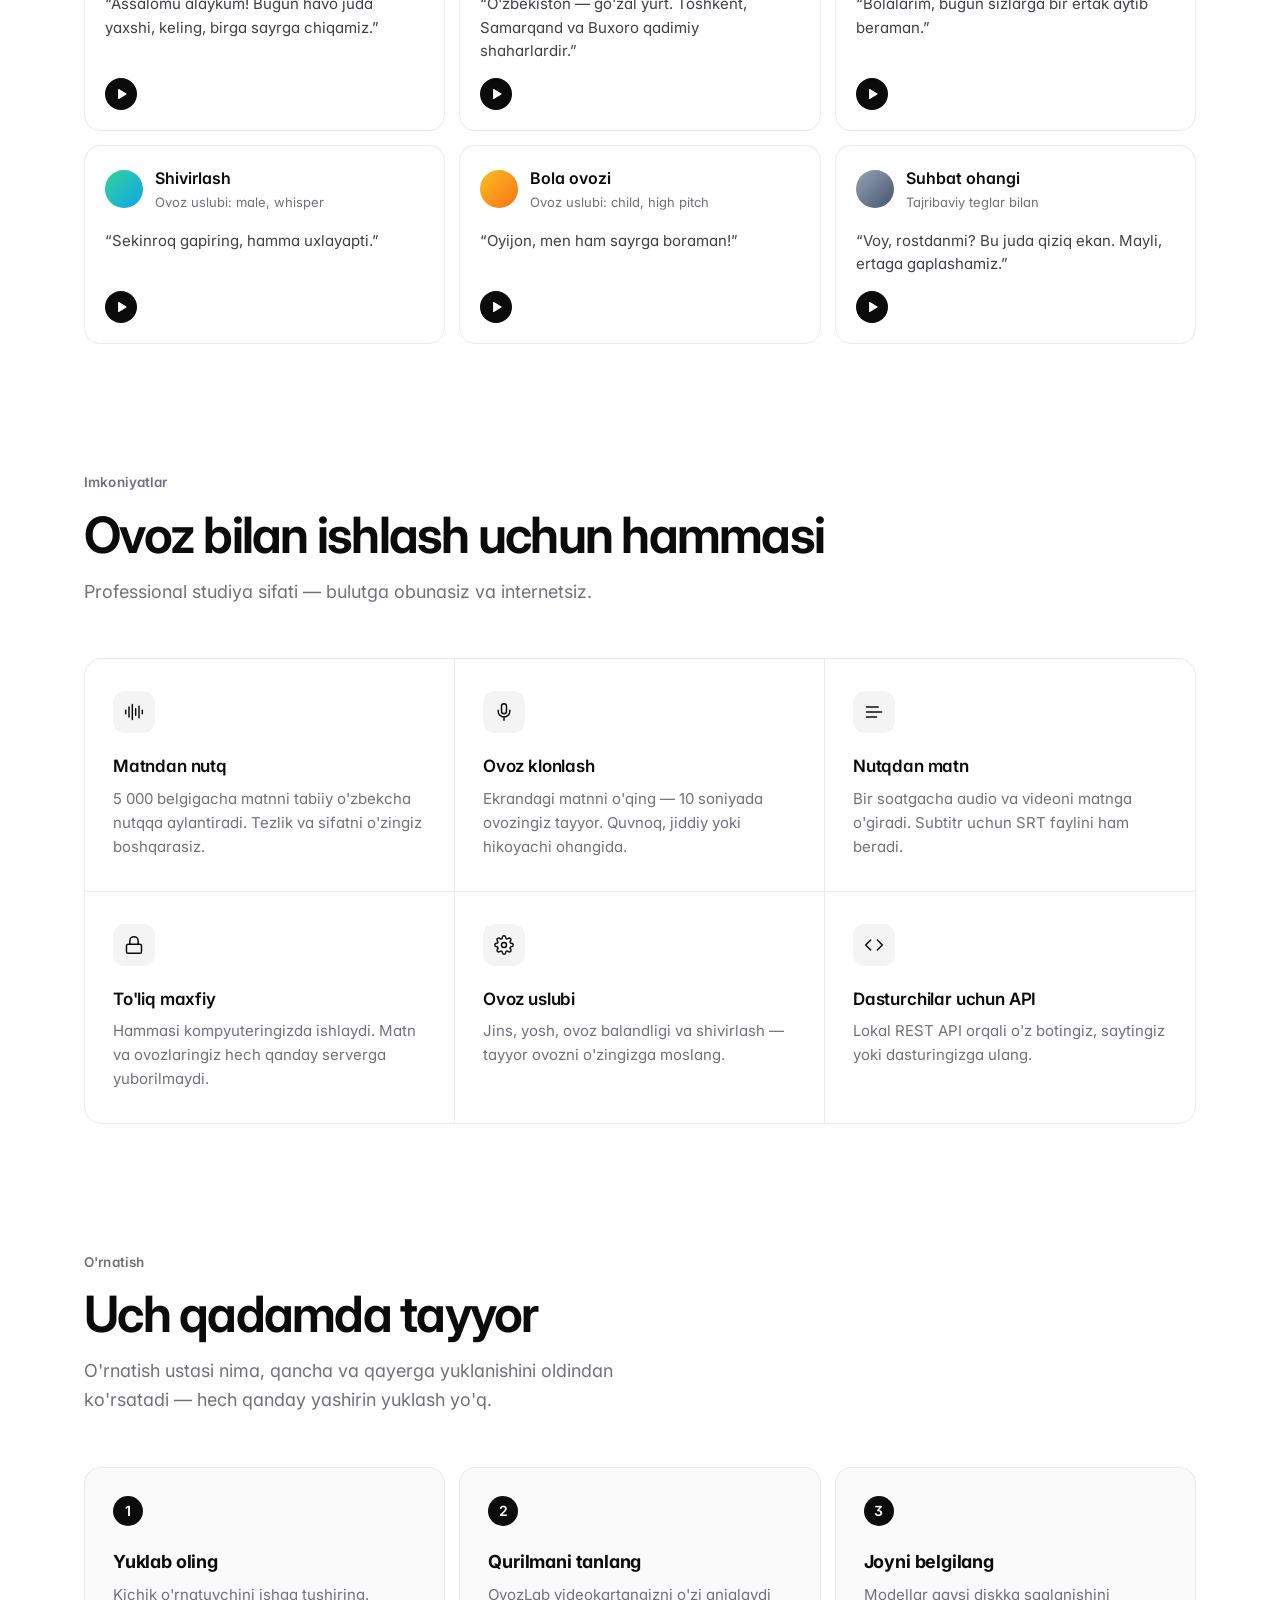
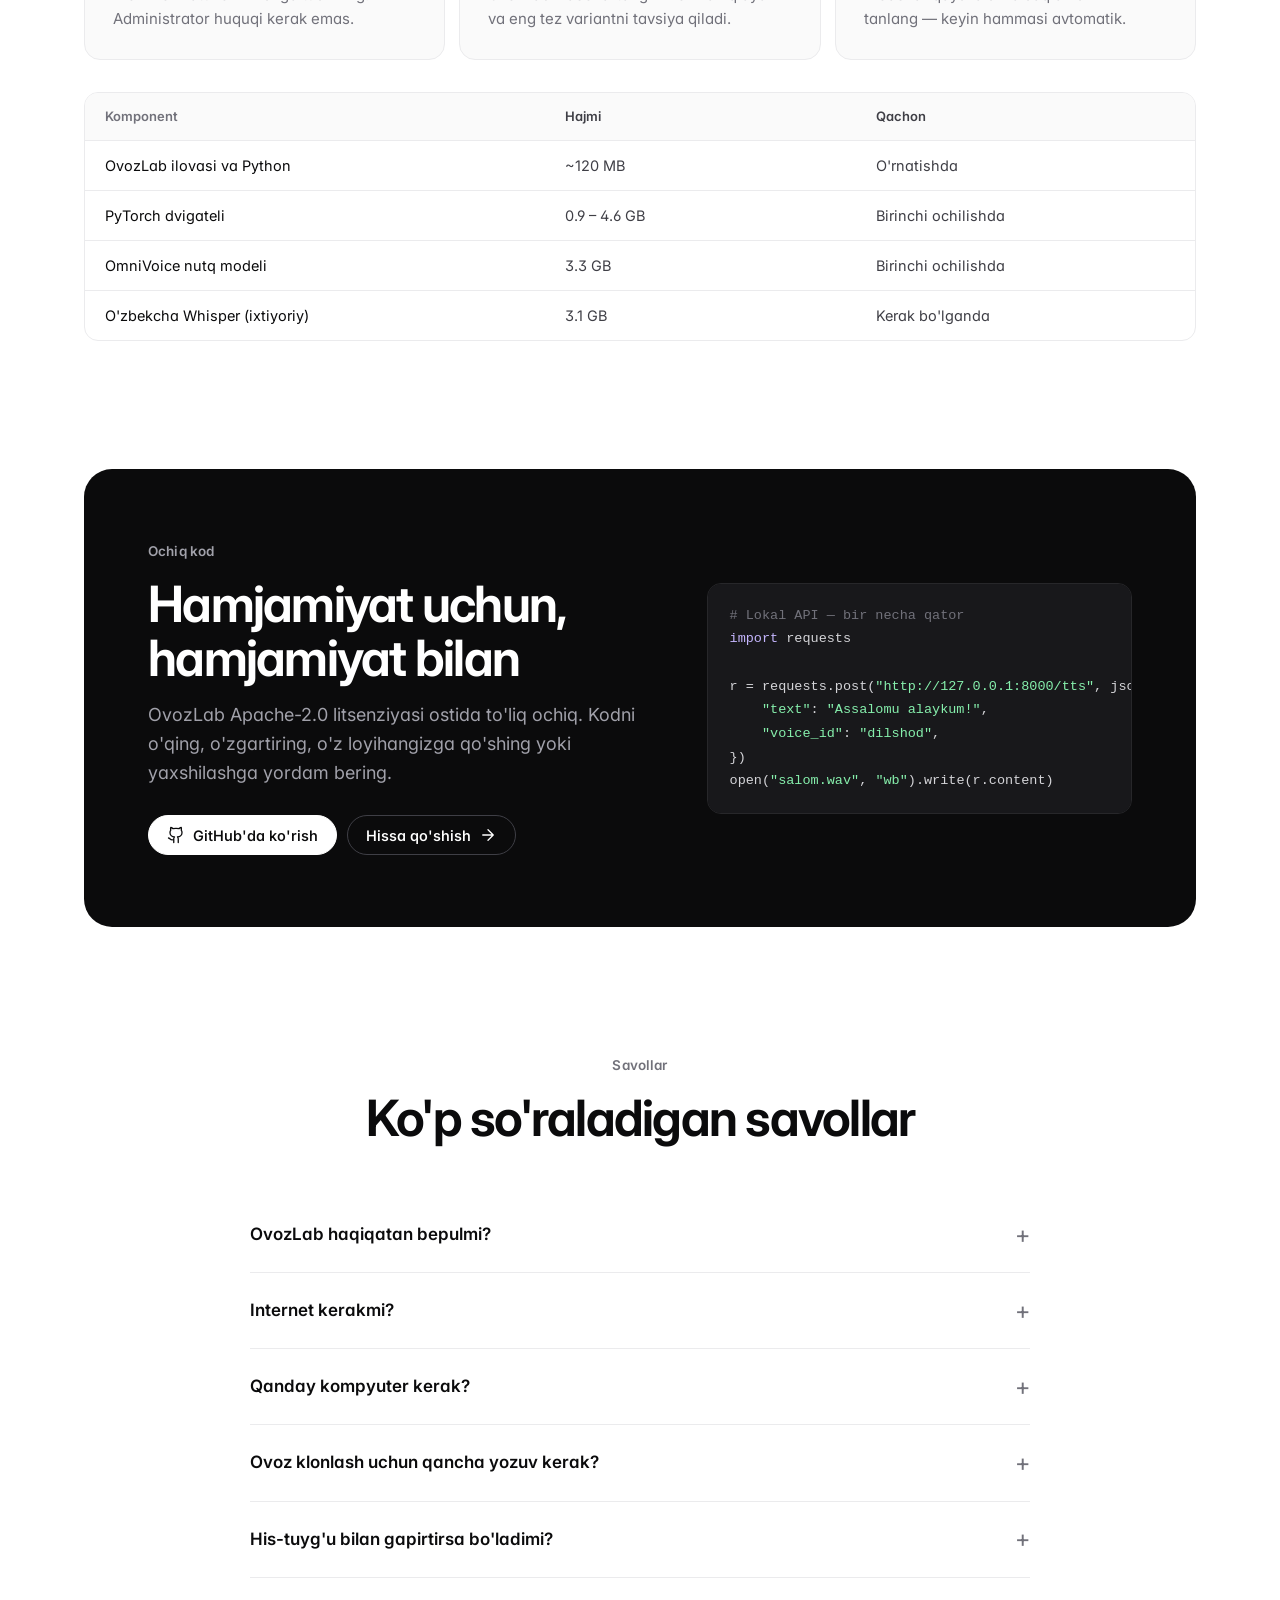
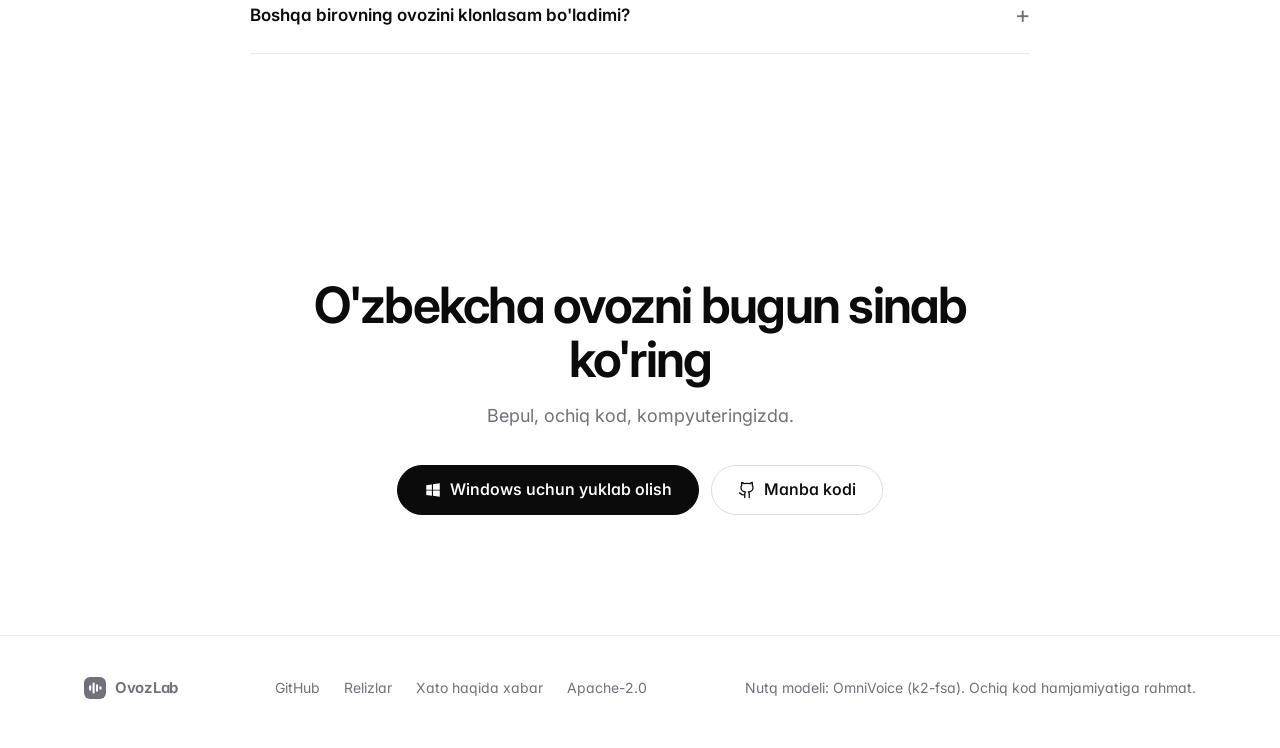
==== commit 58021e18: "Server mode: Telegram accounts, tokens, API keys, admin panel - Docker image + compose (API, Telegra" ====
--- a/website/index.html
+++ b/website/index.html
@@ -222,7 +222,7 @@
       <a href="#savollar">Savollar</a>
     </nav>
     <div class="nav-cta">
-      <a class="btn" data-gh href="#"><svg class="icon"><use href="#i-github"/></svg>GitHub</a>
+      <a class="btn" data-app href="/app">Kirish</a>
       <a class="btn primary" data-dl href="#">Yuklab olish</a>
     </div>
   </div>
@@ -235,9 +235,9 @@
     <p class="lead">Matnni jonli nutqqa aylantiring, ovozingizni 10 soniyada klonlang va yozuvlarni matnga o'giring. Hech qanday obuna yo'q, ma'lumotlar hech qayerga ketmaydi.</p>
     <div class="hero-cta">
       <a class="btn primary lg" data-dl href="#"><svg class="icon"><use href="#i-win"/></svg>Windows uchun yuklab olish</a>
-      <a class="btn lg" href="#tinglang"><svg class="icon" style="fill:currentColor;stroke:none"><use href="#i-play"/></svg>Namunalarni tinglash</a>
-    </div>
-    <div class="hero-meta">Windows 10 / 11 · 64-bit · Intel Arc, NVIDIA yoki CPU</div>
+      <a class="btn lg" data-app href="/app"><svg class="icon"><use href="#i-wave"/></svg>Brauzerda ishlatish</a>
+    </div>
+    <div class="hero-meta">Windows 10 / 11 · 64-bit · Intel Arc, NVIDIA yoki CPU &nbsp;·&nbsp; yoki o'rnatmasdan — saytda Telegram orqali kirib</div>
 
     <div class="preview reveal" aria-label="OvozLab ilovasi ko'rinishi">
       <div class="pv-bar"><i></i><i></i><i></i><span>OvozLab</span></div>
@@ -398,6 +398,10 @@
   document.querySelectorAll('[data-gh]').forEach(a => a.href = REPO);
   document.querySelectorAll('[data-gh-path]').forEach(a => a.href = REPO + a.dataset.ghPath);
   // To'g'ridan-to'g'ri yuklab olish: har relizda doimiy nomli OvozLab-Setup.exe fayli bor.
+  // Onlayn dashboard (Telegram orqali kirish). Sayt OvozLab serverining o'zida ochilsa — "/app",
+  // boshqa joyda (masalan GitHub Pages) joylansa — server manzilini APP_URL ga yozing.
+  const APP_URL = /github\.io$/.test(location.hostname) || location.protocol === 'file:' ? 'https://ovozlab.usmoxan.space/app' : '/app';
+  document.querySelectorAll('[data-app]').forEach(a => a.href = APP_URL);
   document.querySelectorAll('[data-dl]').forEach(a => { a.href = REPO + '/releases/latest/download/OvozLab-Setup.exe'; a.setAttribute('download', ''); });
 
   // sticky header border
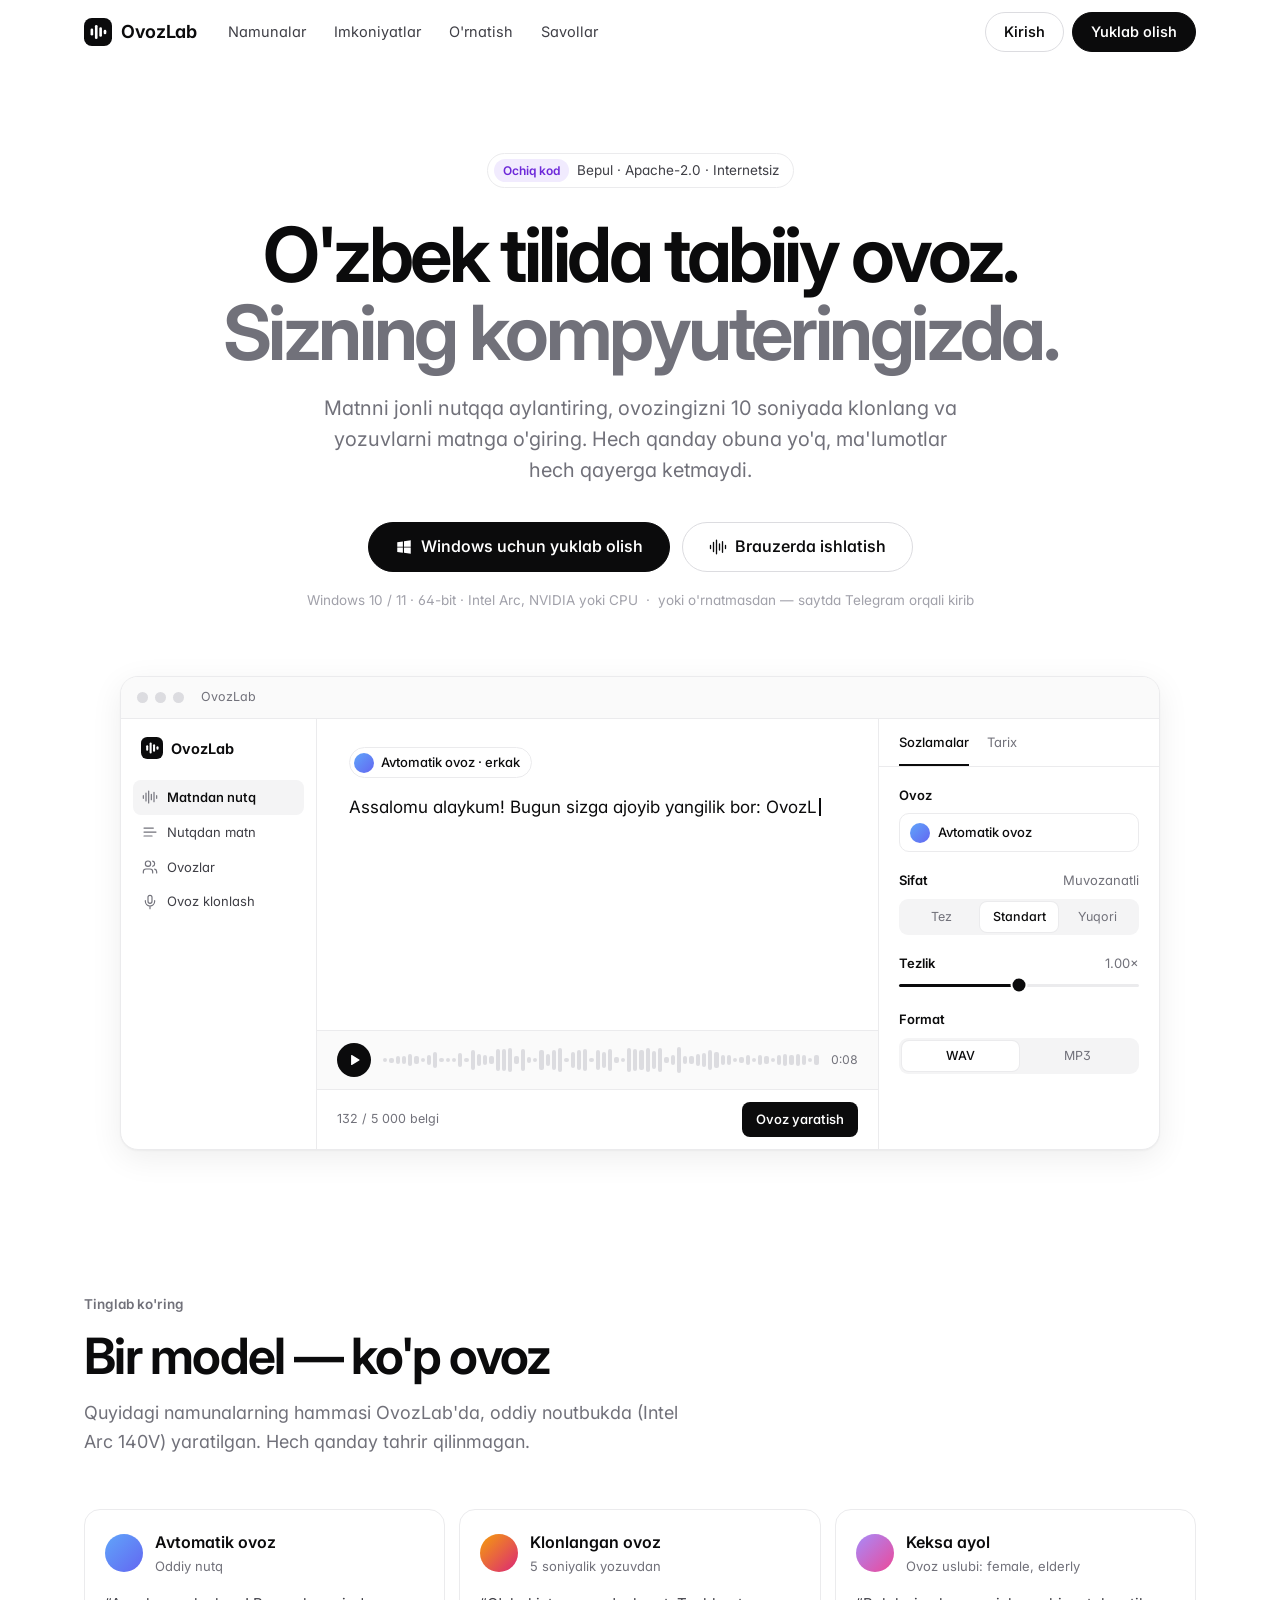
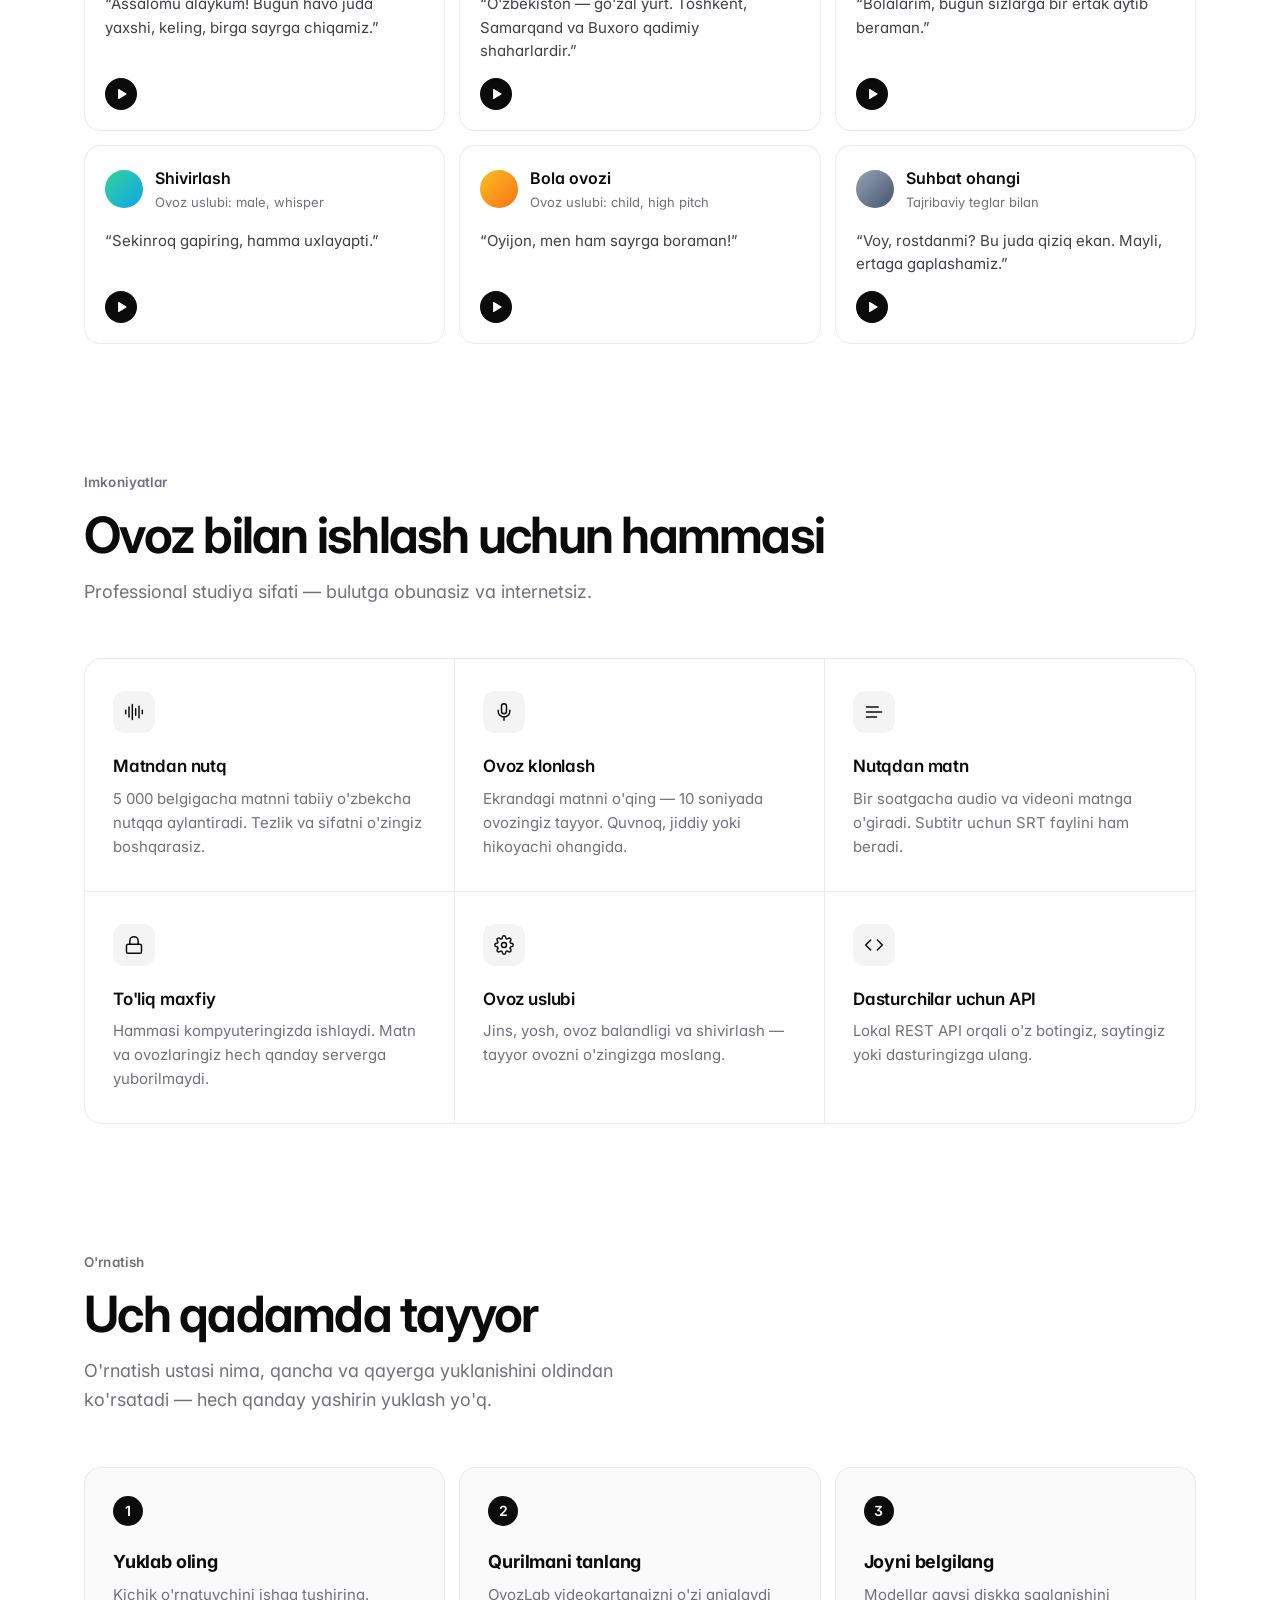
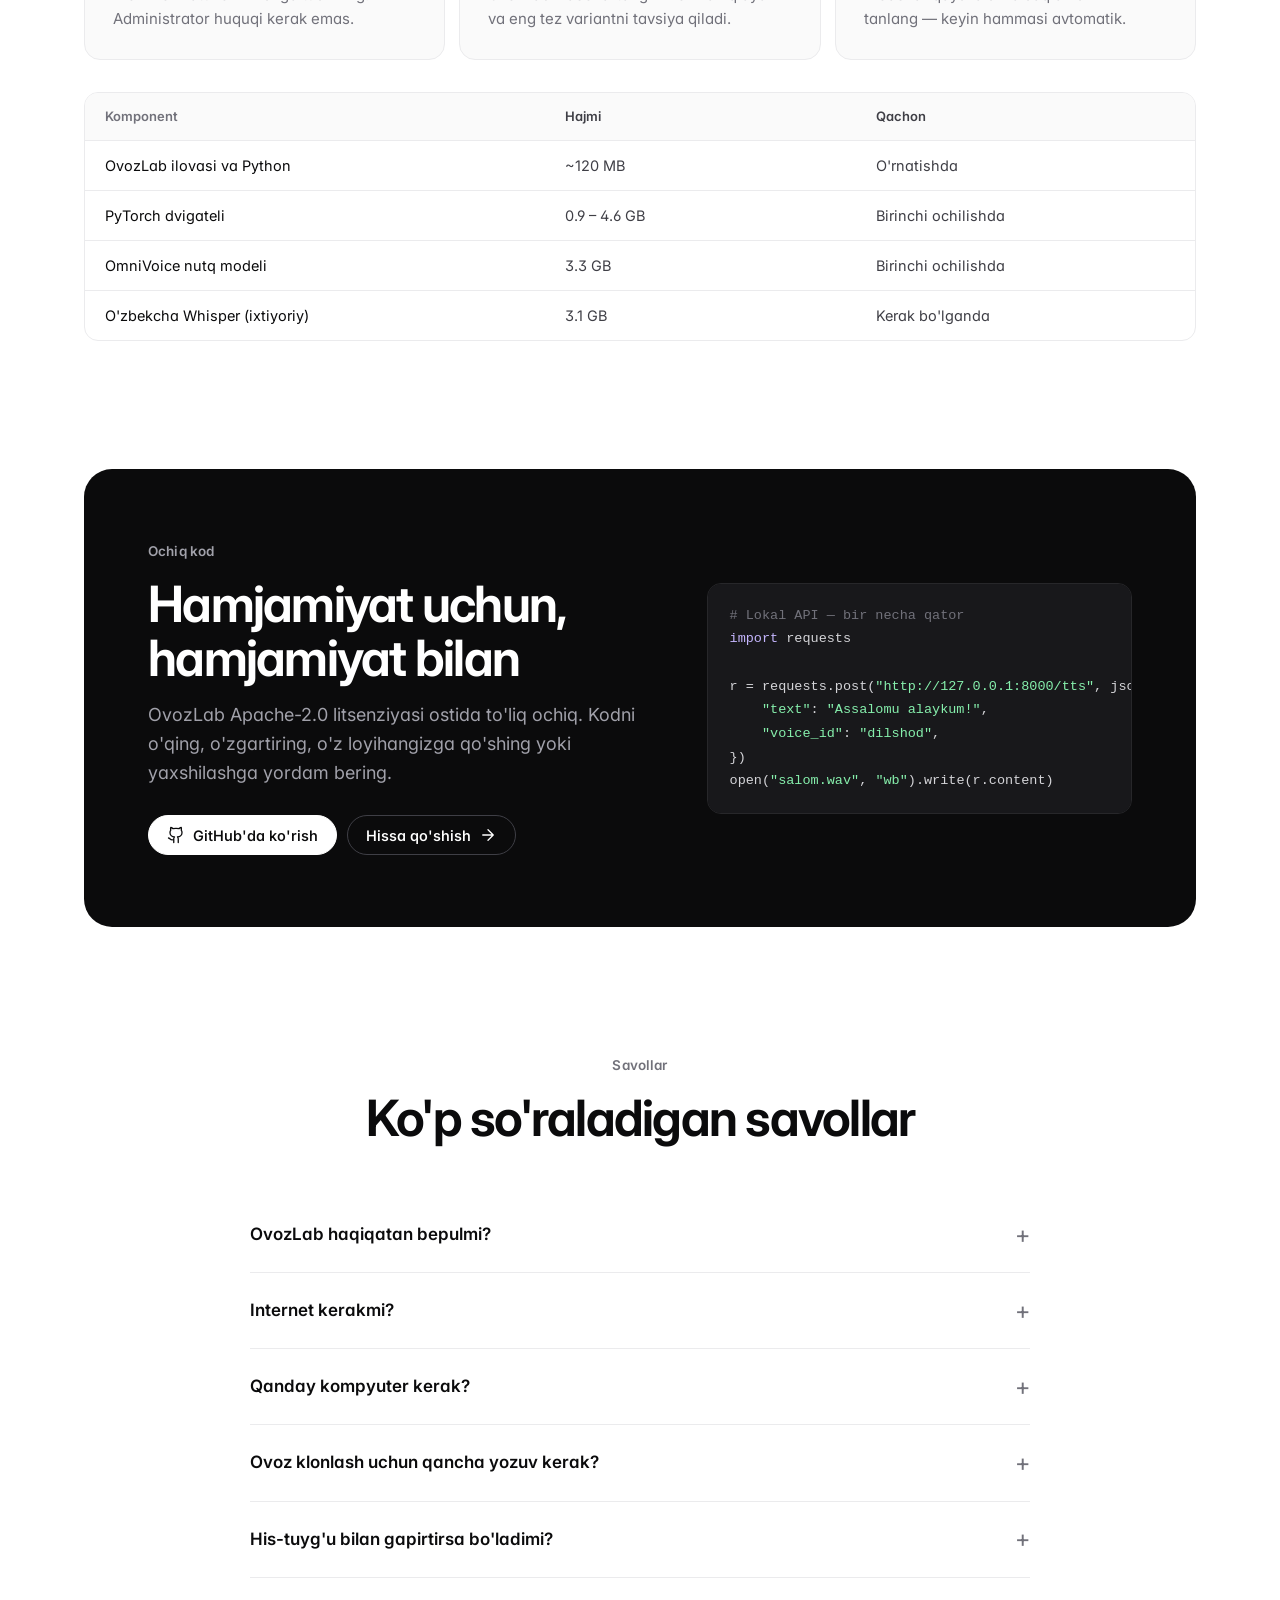
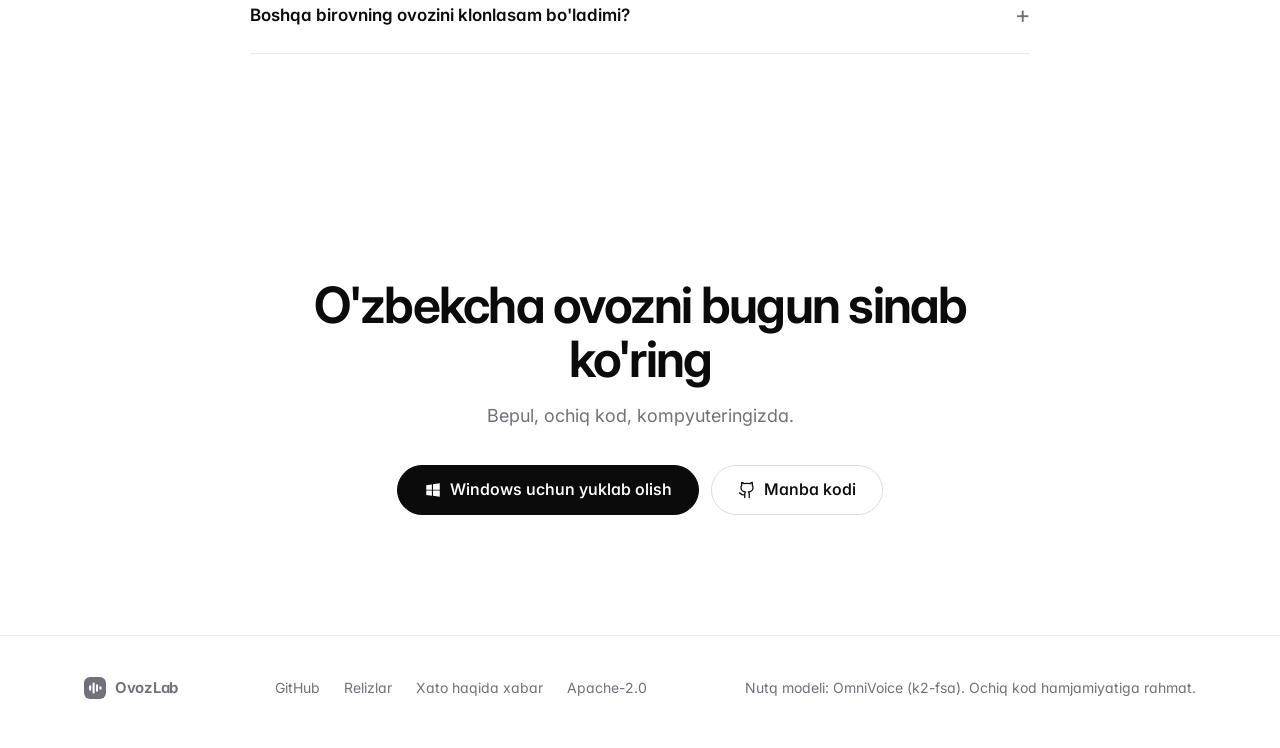
==== commit d24ccb8b: "Responsive layout for phones: dashboard drawer menu, stacked TTS, landing nav Co-Authored-By: Claude" ====
--- a/website/index.html
+++ b/website/index.html
@@ -186,7 +186,13 @@
   }
   @media (max-width: 560px) {
     .wrap { padding: 0 16px; }
-    .nav-cta .btn:not(.primary) { display: none; }
+    .nav { gap: 12px; }
+    .nav-cta .btn[data-dl] { display: none; }
+    .nav-cta .btn[data-app] { background: var(--text); color: var(--bg); border-color: var(--text); }
+    .hero-cta { flex-direction: column; align-items: stretch; }
+    .hero-cta .btn { justify-content: center; }
+    .hero-cta .btn[data-app] { order: -1; }
+    h1 { font-size: clamp(32px, 9vw, 44px); }
     .hero { padding-top: 56px; }
     .pv-editor { padding: 22px; font-size: 16px; }
     .tr { grid-template-columns: 1fr 1fr; } .tr span:last-child { display: none; }
